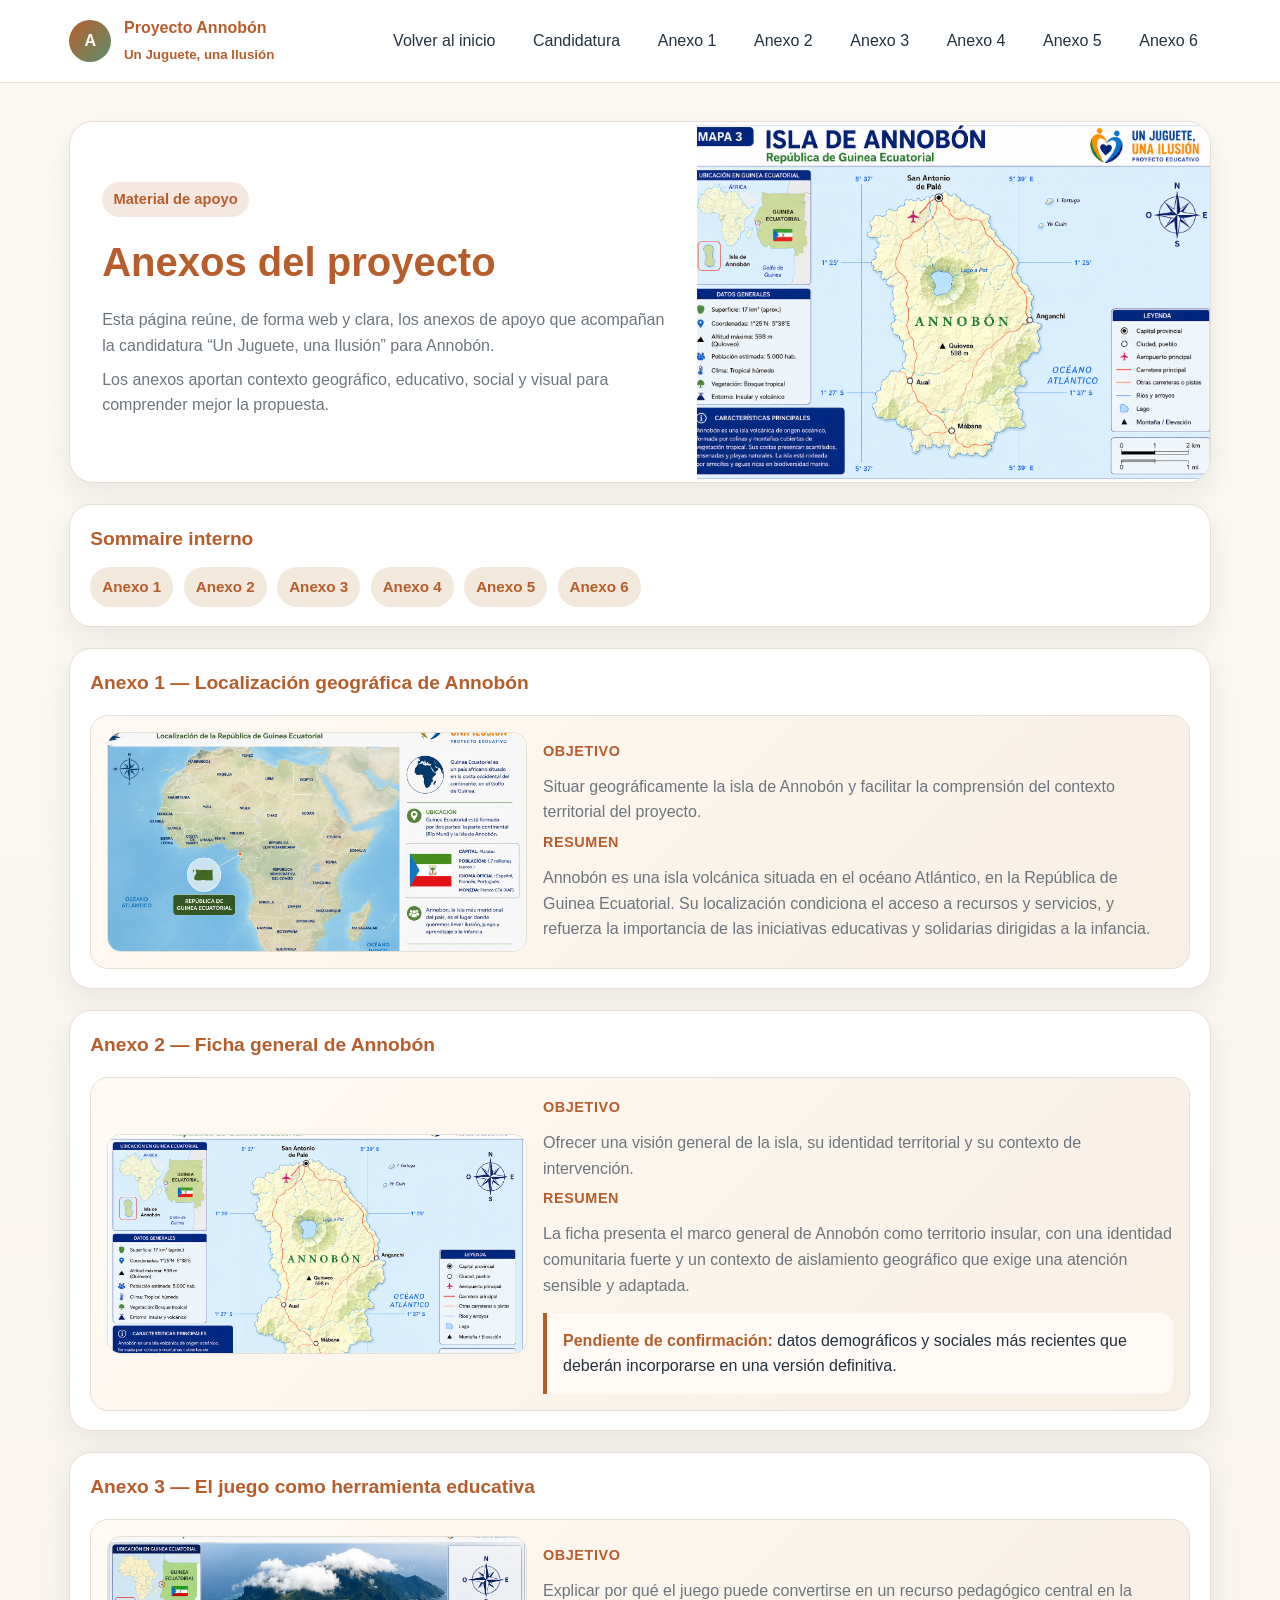
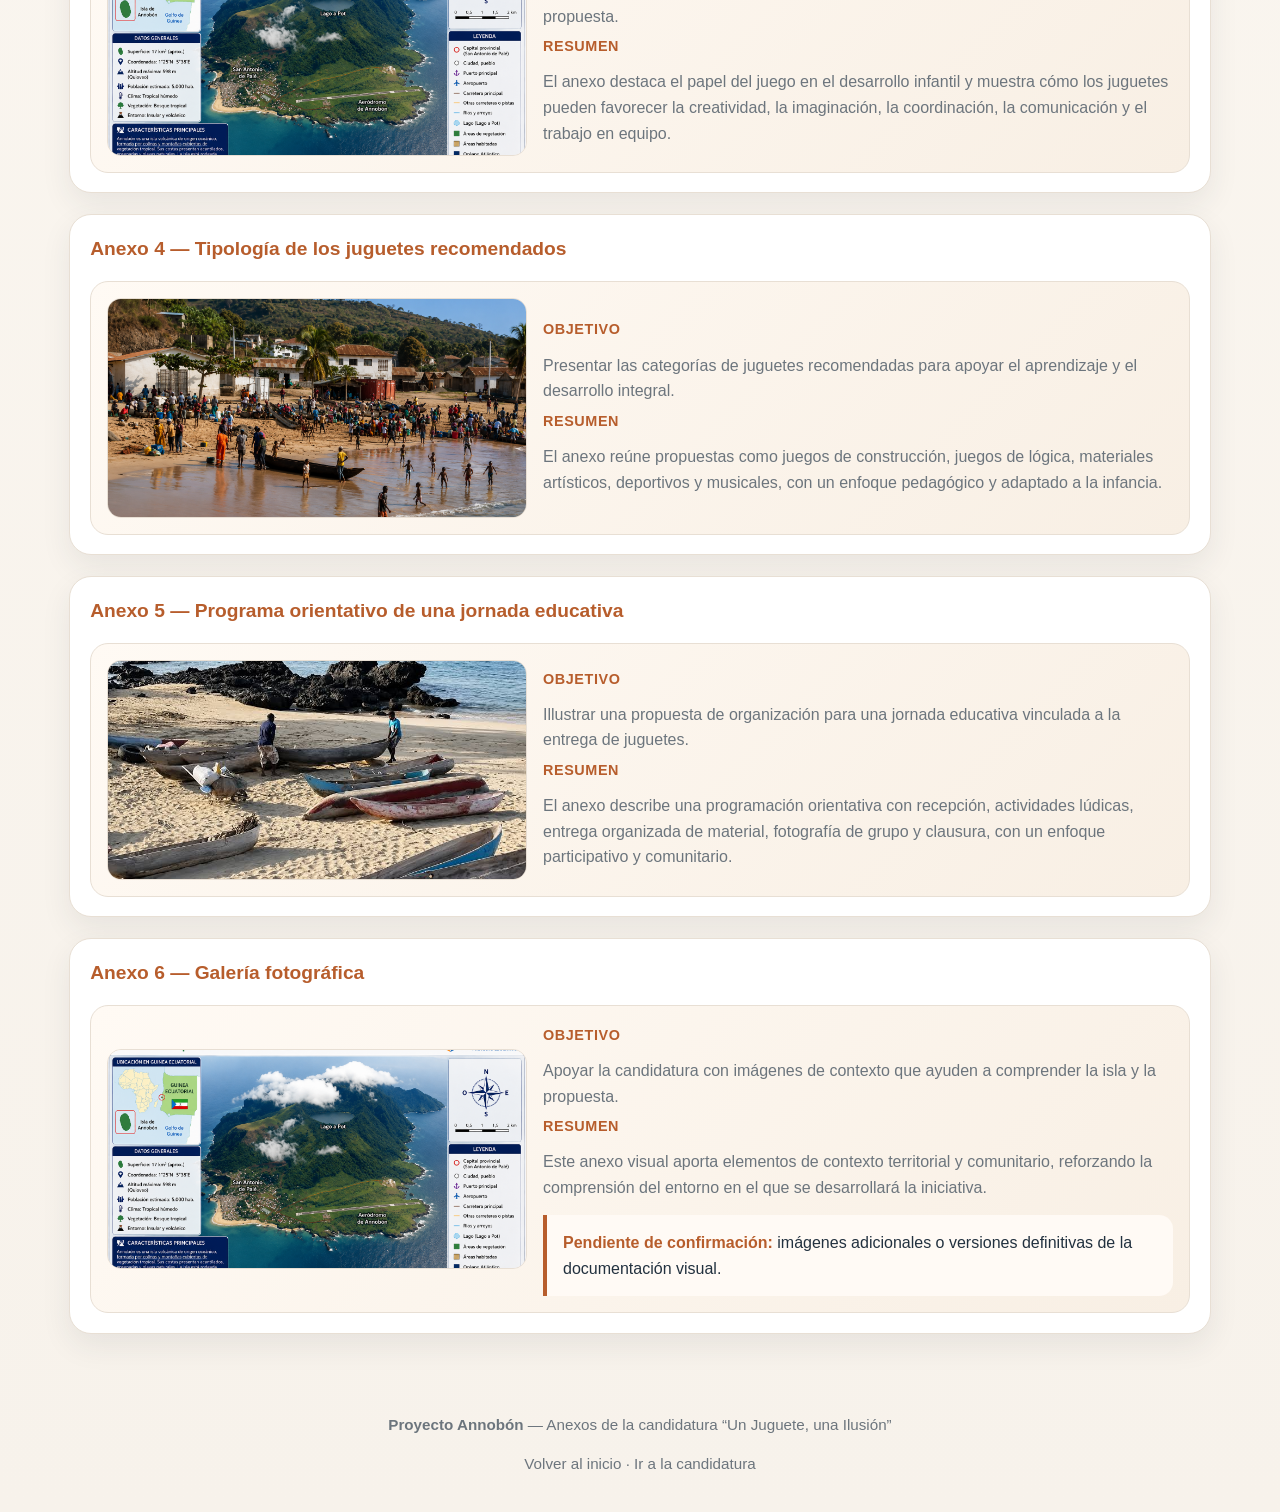
==== 01_ANNOBON/anexos.html @ 3c08ce20 "Ajout du portail Annobón - première version" ====
<!DOCTYPE html>
<html lang="es">
<head>
    <meta charset="UTF-8" />
    <meta name="viewport" content="width=device-width, initial-scale=1.0" />
    <meta name="description" content="Página web de los anexos del proyecto Un Juguete, una Ilusión para Annobón." />
    <title>Anexos | Un Juguete, una Ilusión</title>
    <style>
        :root {
            --bg: #f7f2eb;
            --surface: #ffffff;
            --surface-2: #f2e8db;
            --text: #22313f;
            --muted: #6c757d;
            --accent: #b75d2c;
            --accent-2: #5f8f6b;
            --border: #e8dfd4;
            --shadow: 0 12px 30px rgba(34, 49, 63, 0.08);
        }

        * { box-sizing: border-box; }
        html { scroll-behavior: smooth; }
        body {
            margin: 0;
            font-family: "Segoe UI", Roboto, Arial, sans-serif;
            color: var(--text);
            background: linear-gradient(180deg, #fcf8f2 0%, var(--bg) 100%);
            line-height: 1.6;
        }

        a { color: inherit; text-decoration: none; }
        img { max-width: 100%; display: block; }

        .topbar {
            position: sticky;
            top: 0;
            z-index: 1000;
            background: rgba(255,255,255,0.94);
            backdrop-filter: blur(8px);
            border-bottom: 1px solid var(--border);
        }

        .nav {
            max-width: 1180px;
            margin: 0 auto;
            padding: 0.95rem 1.2rem;
            display: flex;
            justify-content: space-between;
            align-items: center;
            gap: 1rem;
        }

        .brand {
            display: flex;
            align-items: center;
            gap: 0.8rem;
            font-weight: 700;
            color: var(--accent);
        }

        .brand-mark {
            width: 42px;
            height: 42px;
            border-radius: 50%;
            background: linear-gradient(135deg, var(--accent), var(--accent-2));
            display: grid;
            place-items: center;
            color: white;
            font-size: 1rem;
        }

        .nav-links {
            display: flex;
            gap: 0.75rem;
            align-items: center;
            flex-wrap: wrap;
        }

        .nav-links a {
            padding: 0.55rem 0.8rem;
            border-radius: 999px;
            color: var(--text);
            transition: background 0.2s ease, color 0.2s ease;
        }

        .nav-links a:hover {
            background: var(--surface-2);
            color: var(--accent);
        }

        .menu-toggle {
            display: none;
            border: 0;
            background: var(--surface-2);
            color: var(--text);
            border-radius: 999px;
            padding: 0.55rem 0.8rem;
            cursor: pointer;
        }

        .container {
            max-width: 1180px;
            margin: 0 auto;
            padding: 1.2rem;
        }

        .hero {
            margin-top: 1.2rem;
            background: var(--surface);
            border: 1px solid var(--border);
            border-radius: 24px;
            box-shadow: var(--shadow);
            overflow: hidden;
        }

        .hero-grid {
            display: grid;
            grid-template-columns: 1.1fr 0.9fr;
            min-height: 360px;
        }

        .hero-copy {
            padding: 2rem;
            display: flex;
            flex-direction: column;
            justify-content: center;
        }

        .hero-copy h1 {
            margin: 0 0 0.6rem;
            color: var(--accent);
            font-size: clamp(1.7rem, 3.2vw, 2.5rem);
        }

        .hero-copy p { margin: 0.25rem 0; color: var(--muted); }

        .hero-image {
            background: linear-gradient(135deg, rgba(183,93,44,0.16), rgba(95,143,107,0.16));
        }

        .hero-image img {
            width: 100%;
            height: 100%;
            object-fit: cover;
        }

        .badge {
            display: inline-block;
            padding: 0.35rem 0.7rem;
            background: rgba(183,93,44,0.14);
            color: var(--accent);
            border-radius: 999px;
            font-size: 0.92rem;
            font-weight: 600;
            margin-bottom: 0.8rem;
            width: fit-content;
        }

        .section {
            margin-top: 1.3rem;
            background: var(--surface);
            border: 1px solid var(--border);
            border-radius: 22px;
            box-shadow: var(--shadow);
            padding: 1.2rem 1.25rem;
        }

        .section h2 {
            margin: 0 0 0.75rem;
            font-size: 1.2rem;
            color: var(--accent);
        }

        .section p, .section li { color: var(--muted); }

        .toc {
            display: flex;
            flex-wrap: wrap;
            gap: 0.65rem;
            margin-top: 0.7rem;
        }

        .toc a {
            display: inline-block;
            padding: 0.5rem 0.75rem;
            border-radius: 999px;
            background: var(--surface-2);
            color: var(--accent);
            font-weight: 600;
            font-size: 0.95rem;
        }

        .annex-card {
            display: grid;
            grid-template-columns: 0.8fr 1.2fr;
            gap: 1rem;
            align-items: center;
            padding: 1rem;
            border: 1px solid var(--border);
            border-radius: 18px;
            background: linear-gradient(135deg, #fffaf4, #f8efe4);
            margin-top: 1rem;
        }

        .annex-card img {
            width: 100%;
            height: 220px;
            object-fit: cover;
            border-radius: 14px;
            border: 1px solid var(--border);
        }

        .annex-card h3 {
            margin: 0 0 0.35rem;
            color: var(--text);
        }

        .annex-card p { margin: 0.25rem 0; }

        .label {
            display: inline-block;
            margin-bottom: 0.45rem;
            font-size: 0.9rem;
            font-weight: 700;
            color: var(--accent);
            text-transform: uppercase;
            letter-spacing: 0.04em;
        }

        .pending {
            border-left: 4px solid var(--accent);
            padding: 0.95rem 1rem;
            border-radius: 0 14px 14px 0;
            background: #fffaf5;
            margin-top: 0.9rem;
        }

        .pending strong { color: var(--accent); }

        footer {
            margin: 1.6rem 0 2.2rem;
            padding: 1.2rem 1.2rem 0;
            color: var(--muted);
            text-align: center;
            font-size: 0.95rem;
        }

        .back-to-top {
            position: fixed;
            right: 1rem;
            bottom: 1rem;
            display: none;
            border: 0;
            background: var(--accent);
            color: white;
            padding: 0.75rem 0.95rem;
            border-radius: 999px;
            box-shadow: var(--shadow);
            cursor: pointer;
            z-index: 1001;
        }

        .back-to-top.show { display: inline-block; }

        @media (max-width: 900px) {
            .hero-grid { grid-template-columns: 1fr; }
            .annex-card { grid-template-columns: 1fr; }
        }

        @media (max-width: 680px) {
            .nav-links { display: none; }
            .menu-toggle { display: inline-block; }
            .nav.open .nav-links {
                display: flex;
                flex-direction: column;
                align-items: flex-start;
                width: 100%;
                padding-top: 0.6rem;
            }
            .container { padding: 0.9rem; }
            .section { padding: 1rem; }
            .hero-copy { padding: 1.2rem; }
        }
    </style>
</head>
<body>
    <header class="topbar" id="top">
        <nav class="nav" aria-label="Navegación principal">
            <div class="brand">
                <div class="brand-mark">A</div>
                <div>
                    <div>Proyecto Annobón</div>
                    <small>Un Juguete, una Ilusión</small>
                </div>
            </div>
            <button class="menu-toggle" id="menuToggle" aria-label="Abrir menú">Menú</button>
            <div class="nav-links" id="navLinks">
                <a href="./index.html">Volver al inicio</a>
                <a href="./candidatura.html">Candidatura</a>
                <a href="#anexo1">Anexo 1</a>
                <a href="#anexo2">Anexo 2</a>
                <a href="#anexo3">Anexo 3</a>
                <a href="#anexo4">Anexo 4</a>
                <a href="#anexo5">Anexo 5</a>
                <a href="#anexo6">Anexo 6</a>
            </div>
        </nav>
    </header>

    <main class="container">
        <section class="hero" id="inicio">
            <div class="hero-grid">
                <div class="hero-copy">
                    <span class="badge">Material de apoyo</span>
                    <h1>Anexos del proyecto</h1>
                    <p>Esta página reúne, de forma web y clara, los anexos de apoyo que acompañan la candidatura “Un Juguete, una Ilusión” para Annobón.</p>
                    <p>Los anexos aportan contexto geográfico, educativo, social y visual para comprender mejor la propuesta.</p>
                </div>
                <div class="hero-image">
                    <img src="20_CANDIDATURA_UN_JUGUETE_UNA_ILUSION/IMAGENES/02_MAPAS/MAPA_03_ISLA_DE_ANNOBON.png" alt="Mapa de la isla de Annobón" />
                </div>
            </div>
        </section>

        <section class="section">
            <h2>Sommaire interno</h2>
            <div class="toc">
                <a href="#anexo1">Anexo 1</a>
                <a href="#anexo2">Anexo 2</a>
                <a href="#anexo3">Anexo 3</a>
                <a href="#anexo4">Anexo 4</a>
                <a href="#anexo5">Anexo 5</a>
                <a href="#anexo6">Anexo 6</a>
            </div>
        </section>

        <section class="section" id="anexo1">
            <h2>Anexo 1 — Localización geográfica de Annobón</h2>
            <div class="annex-card">
                <img src="20_CANDIDATURA_UN_JUGUETE_UNA_ILUSION/IMAGENES/02_MAPAS/MAPA_01_AFRICA_GUINEA_ECUATORIAL.png" alt="Mapa de África y Guinea Ecuatorial" />
                <div>
                    <span class="label">Objetivo</span>
                    <p>Situar geográficamente la isla de Annobón y facilitar la comprensión del contexto territorial del proyecto.</p>
                    <span class="label">Resumen</span>
                    <p>Annobón es una isla volcánica situada en el océano Atlántico, en la República de Guinea Ecuatorial. Su localización condiciona el acceso a recursos y servicios, y refuerza la importancia de las iniciativas educativas y solidarias dirigidas a la infancia.</p>
                </div>
            </div>
        </section>

        <section class="section" id="anexo2">
            <h2>Anexo 2 — Ficha general de Annobón</h2>
            <div class="annex-card">
                <img src="20_CANDIDATURA_UN_JUGUETE_UNA_ILUSION/IMAGENES/02_MAPAS/MAPA_03_ISLA_DE_ANNOBON.png" alt="Mapa general de la isla de Annobón" />
                <div>
                    <span class="label">Objetivo</span>
                    <p>Ofrecer una visión general de la isla, su identidad territorial y su contexto de intervención.</p>
                    <span class="label">Resumen</span>
                    <p>La ficha presenta el marco general de Annobón como territorio insular, con una identidad comunitaria fuerte y un contexto de aislamiento geográfico que exige una atención sensible y adaptada.</p>
                    <div class="pending">
                        <strong>Pendiente de confirmación:</strong> datos demográficos y sociales más recientes que deberán incorporarse en una versión definitiva.
                    </div>
                </div>
            </div>
        </section>

        <section class="section" id="anexo3">
            <h2>Anexo 3 — El juego como herramienta educativa</h2>
            <div class="annex-card">
                <img src="20_CANDIDATURA_UN_JUGUETE_UNA_ILUSION/IMAGENES/03_FOTOGRAFIAS/FOTO_01_VISTA_PANORAMICA_ANNOBON.png" alt="Vista panorámica de Annobón" />
                <div>
                    <span class="label">Objetivo</span>
                    <p>Explicar por qué el juego puede convertirse en un recurso pedagógico central en la propuesta.</p>
                    <span class="label">Resumen</span>
                    <p>El anexo destaca el papel del juego en el desarrollo infantil y muestra cómo los juguetes pueden favorecer la creatividad, la imaginación, la coordinación, la comunicación y el trabajo en equipo.</p>
                </div>
            </div>
        </section>

        <section class="section" id="anexo4">
            <h2>Anexo 4 — Tipología de los juguetes recomendados</h2>
            <div class="annex-card">
                <img src="20_CANDIDATURA_UN_JUGUETE_UNA_ILUSION/IMAGENES/03_FOTOGRAFIAS/FOTO_04_INFANCIA_DE_ANNOBON.png" alt="Fotografía relacionada con la infancia en Annobón" />
                <div>
                    <span class="label">Objetivo</span>
                    <p>Presentar las categorías de juguetes recomendadas para apoyar el aprendizaje y el desarrollo integral.</p>
                    <span class="label">Resumen</span>
                    <p>El anexo reúne propuestas como juegos de construcción, juegos de lógica, materiales artísticos, deportivos y musicales, con un enfoque pedagógico y adaptado a la infancia.</p>
                </div>
            </div>
        </section>

        <section class="section" id="anexo5">
            <h2>Anexo 5 — Programa orientativo de una jornada educativa</h2>
            <div class="annex-card">
                <img src="20_CANDIDATURA_UN_JUGUETE_UNA_ILUSION/IMAGENES/03_FOTOGRAFIAS/FOTO_05_COMUNIDAD_DE_ANNOBON.jpeg" alt="Fotografía de la comunidad de Annobón" />
                <div>
                    <span class="label">Objetivo</span>
                    <p>Illustrar una propuesta de organización para una jornada educativa vinculada a la entrega de juguetes.</p>
                    <span class="label">Resumen</span>
                    <p>El anexo describe una programación orientativa con recepción, actividades lúdicas, entrega organizada de material, fotografía de grupo y clausura, con un enfoque participativo y comunitario.</p>
                </div>
            </div>
        </section>

        <section class="section" id="anexo6">
            <h2>Anexo 6 — Galería fotográfica</h2>
            <div class="annex-card">
                <img src="20_CANDIDATURA_UN_JUGUETE_UNA_ILUSION/IMAGENES/03_FOTOGRAFIAS/FOTO_01_VISTA_PANORAMICA_ANNOBON.png" alt="Vista panorámica de Annobón" />
                <div>
                    <span class="label">Objetivo</span>
                    <p>Apoyar la candidatura con imágenes de contexto que ayuden a comprender la isla y la propuesta.</p>
                    <span class="label">Resumen</span>
                    <p>Este anexo visual aporta elementos de contexto territorial y comunitario, reforzando la comprensión del entorno en el que se desarrollará la iniciativa.</p>
                    <div class="pending">
                        <strong>Pendiente de confirmación:</strong> imágenes adicionales o versiones definitivas de la documentación visual.
                    </div>
                </div>
            </div>
        </section>
    </main>

    <footer>
        <p><strong>Proyecto Annobón</strong> — Anexos de la candidatura “Un Juguete, una Ilusión”</p>
        <p><a href="./index.html">Volver al inicio</a> · <a href="./candidatura.html">Ir a la candidatura</a></p>
    </footer>

    <button class="back-to-top" id="backToTop" aria-label="Volver arriba">↑ Volver arriba</button>

    <script>
        const menuToggle = document.getElementById('menuToggle');
        const nav = document.querySelector('.nav');
        const backToTop = document.getElementById('backToTop');

        if (menuToggle && nav) {
            menuToggle.addEventListener('click', () => {
                nav.classList.toggle('open');
            });
        }

        window.addEventListener('scroll', () => {
            if (window.scrollY > 260) {
                backToTop.classList.add('show');
            } else {
                backToTop.classList.remove('show');
            }
        });

        backToTop.addEventListener('click', () => {
            window.scrollTo({ top: 0, behavior: 'smooth' });
        });
    </script>
</body>
</html>
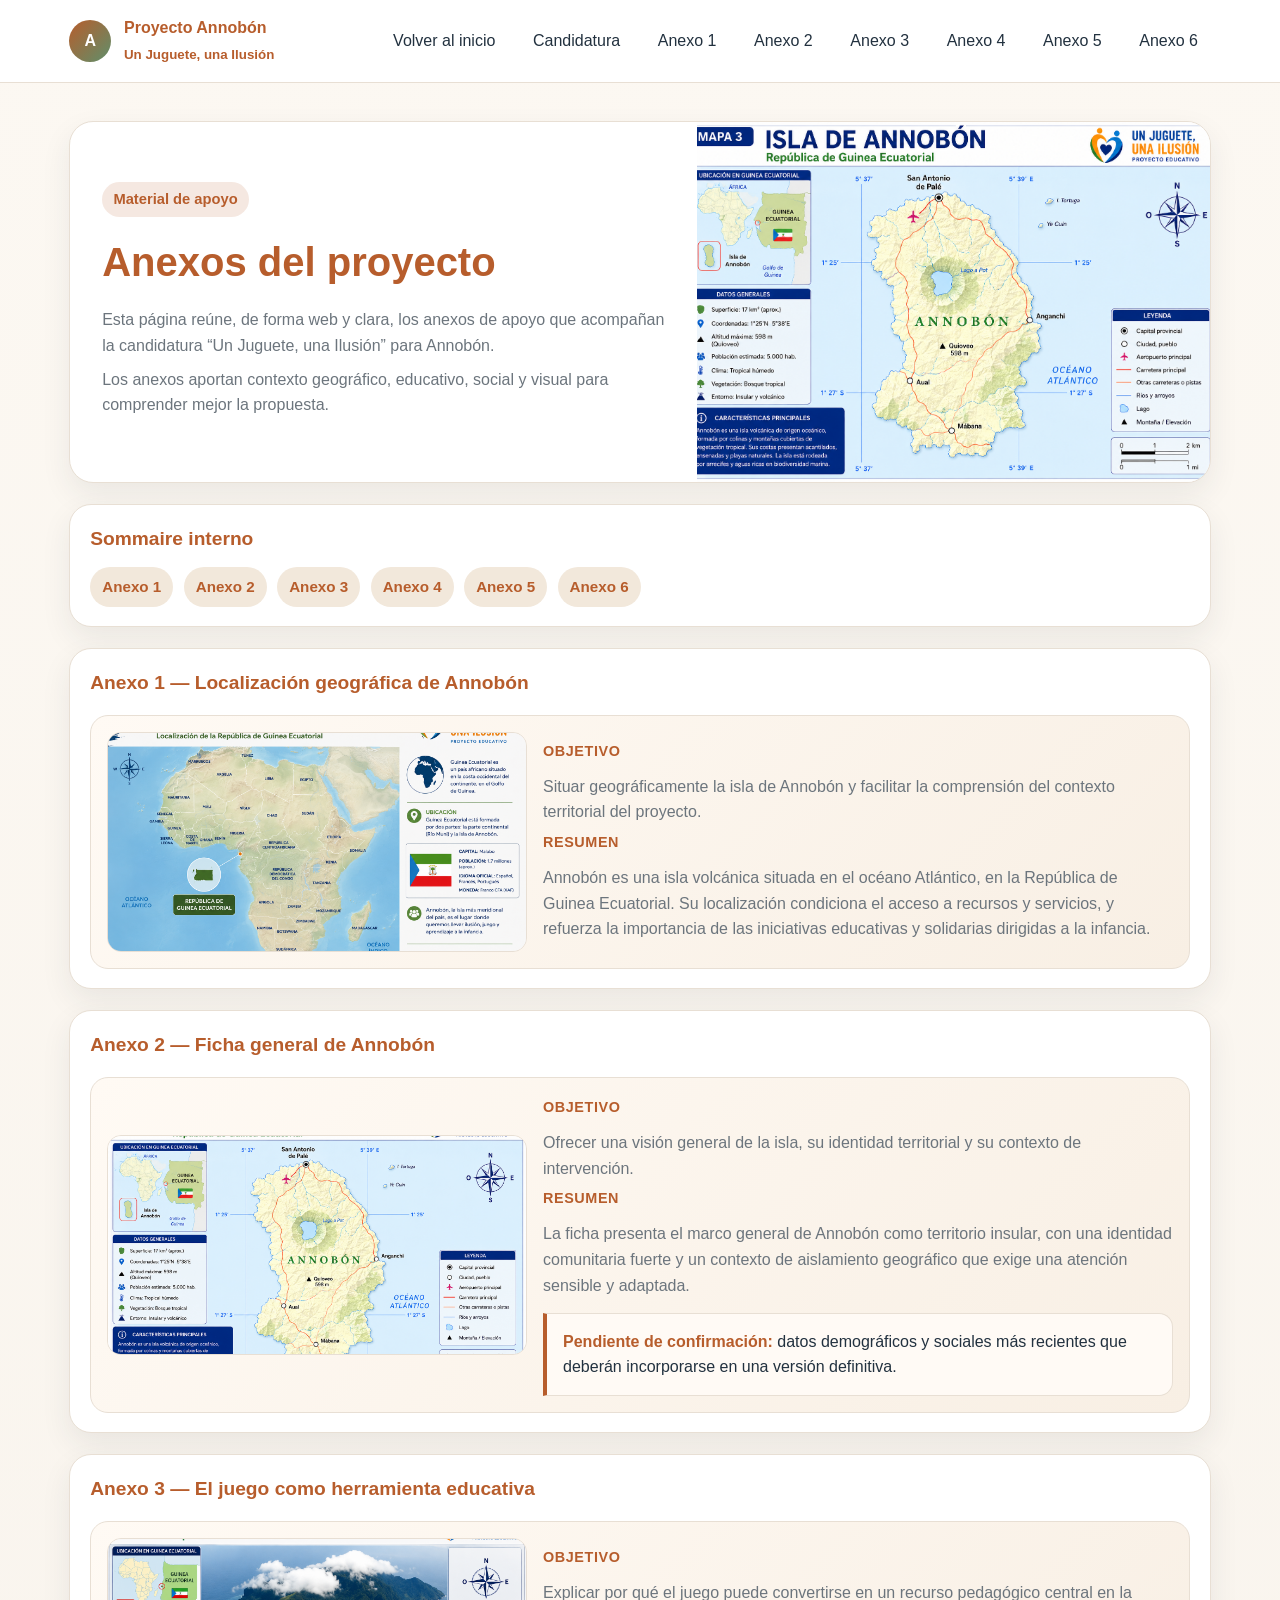
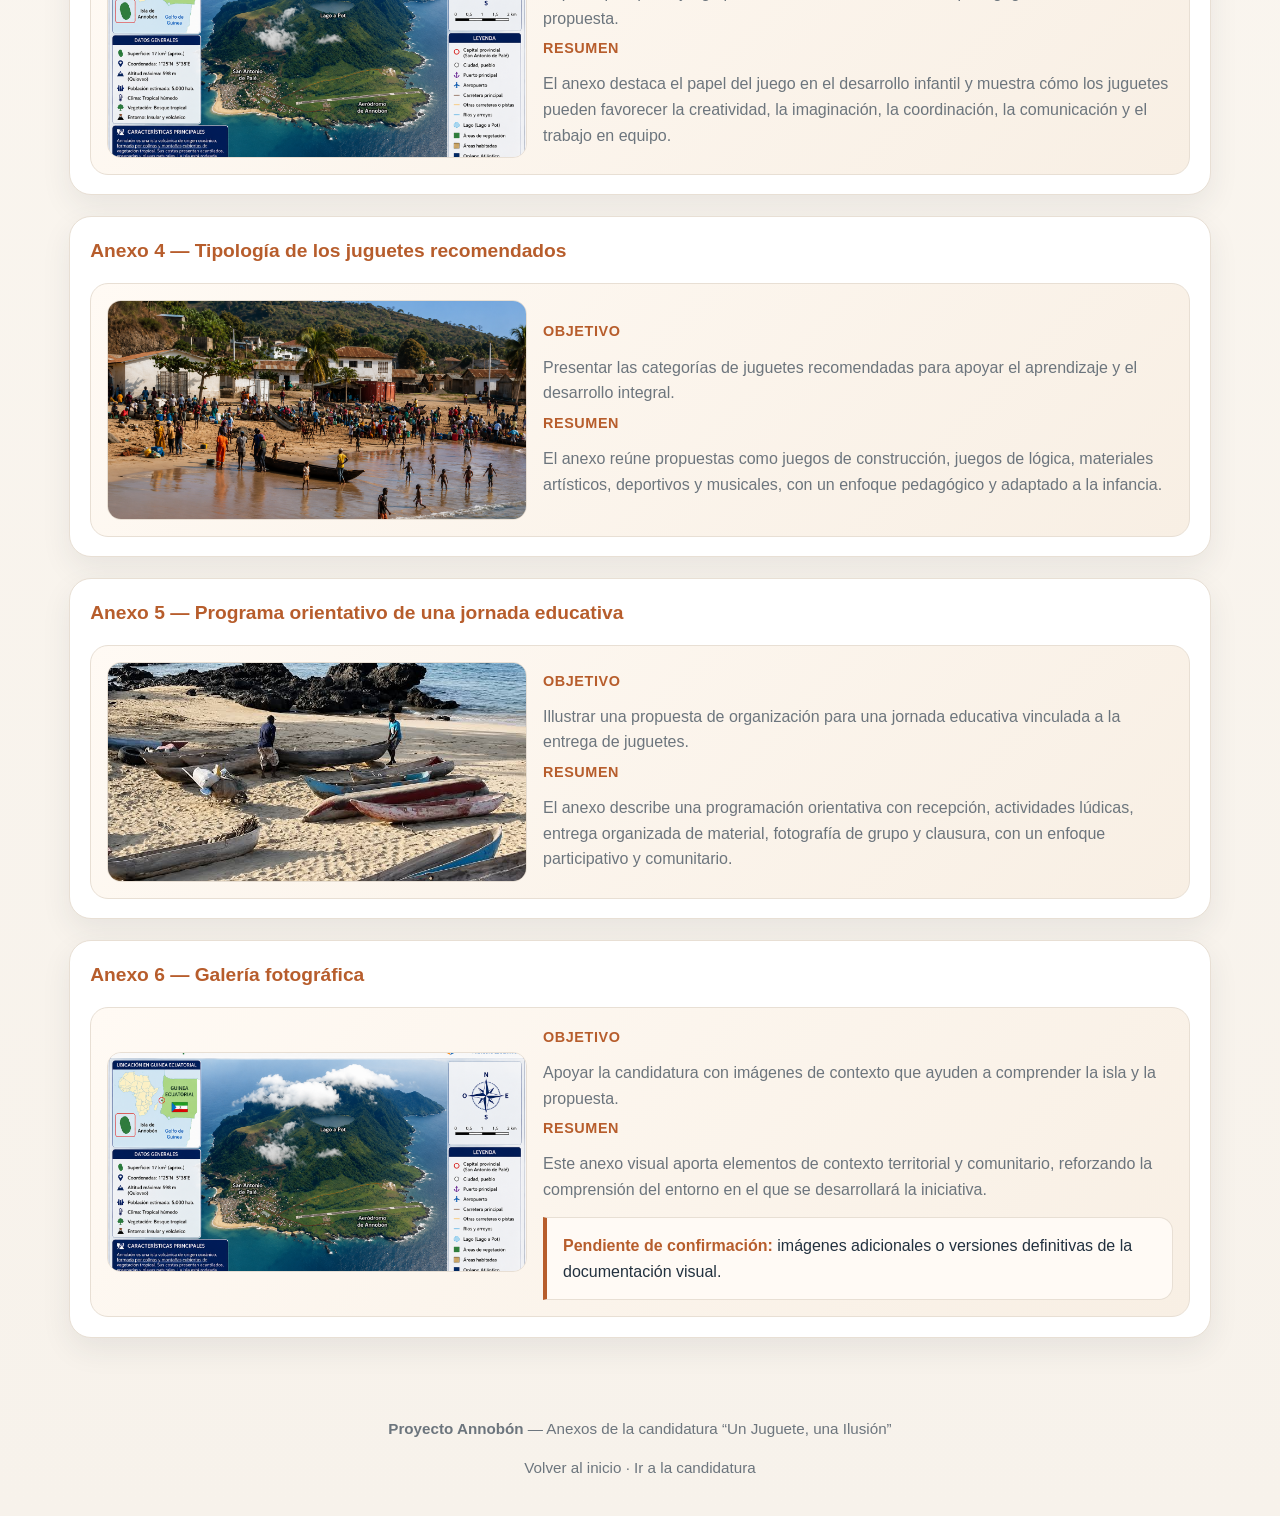
==== commit c92e09a6: "Intégration du logo officiel dans les annexes" ====
--- a/01_ANNOBON/anexos.html
+++ b/01_ANNOBON/anexos.html
@@ -5,6 +5,7 @@
     <meta name="viewport" content="width=device-width, initial-scale=1.0" />
     <meta name="description" content="Página web de los anexos del proyecto Un Juguete, una Ilusión para Annobón." />
     <title>Anexos | Un Juguete, una Ilusión</title>
+    <link rel="stylesheet" href="assets/css/style.css">
     <style>
         :root {
             --bg: #f7f2eb;
@@ -426,6 +427,7 @@
 
     <button class="back-to-top" id="backToTop" aria-label="Volver arriba">↑ Volver arriba</button>
 
+    <script src="assets/js/script.js"></script>
     <script>
         const menuToggle = document.getElementById('menuToggle');
         const nav = document.querySelector('.nav');
--- a/01_ANNOBON/assets/css/style.css
+++ b/01_ANNOBON/assets/css/style.css
@@ -0,0 +1,633 @@
+:root {
+  --color-primary: #b75d2c;
+  --color-primary-dark: #8f4520;
+  --color-secondary: #5f8f6b;
+  --color-secondary-dark: #446b4f;
+  --color-text: #22313f;
+  --color-muted: #6c757d;
+  --color-bg: #f7f2eb;
+  --color-surface: #ffffff;
+  --color-surface-soft: #f8efe4;
+  --color-border: #e8dfd4;
+  --color-shadow: rgba(34, 49, 63, 0.08);
+  --color-shadow-strong: rgba(34, 49, 63, 0.14);
+  --radius-sm: 10px;
+  --radius-md: 16px;
+  --radius-lg: 22px;
+  --container: 1180px;
+  --transition: 220ms ease;
+}
+
+* {
+  box-sizing: border-box;
+}
+
+html {
+  scroll-behavior: smooth;
+}
+
+body {
+  margin: 0;
+  font-family: "Segoe UI", Roboto, Arial, sans-serif;
+  color: var(--color-text);
+  background: linear-gradient(180deg, #fcf8f2 0%, var(--color-bg) 100%);
+  line-height: 1.65;
+  -webkit-font-smoothing: antialiased;
+}
+
+a {
+  color: inherit;
+  text-decoration: none;
+}
+
+img {
+  max-width: 100%;
+  display: block;
+}
+
+button,
+input,
+select,
+textarea {
+  font: inherit;
+}
+
+button {
+  cursor: pointer;
+}
+
+:focus-visible {
+  outline: 3px solid rgba(183, 93, 44, 0.3);
+  outline-offset: 2px;
+}
+
+.container,
+.container-wide {
+  width: min(100% - 2rem, var(--container));
+  margin-inline: auto;
+}
+
+.container-wide {
+  max-width: 1320px;
+}
+
+.section {
+  margin-top: 1.4rem;
+  background: var(--color-surface);
+  border: 1px solid var(--color-border);
+  border-radius: var(--radius-lg);
+  box-shadow: 0 12px 30px var(--color-shadow);
+  padding: 1.25rem 1.3rem;
+}
+
+.section-header {
+  display: flex;
+  justify-content: space-between;
+  align-items: center;
+  gap: 1rem;
+  margin-bottom: 0.95rem;
+}
+
+.section h1,
+.section h2,
+.section h3 {
+  margin-top: 0;
+  margin-bottom: 0.5rem;
+  color: var(--color-primary);
+}
+
+.section p,
+.section li,
+.section td,
+.section th {
+  color: var(--color-muted);
+}
+
+.topbar {
+  position: sticky;
+  top: 0;
+  z-index: 1000;
+  background: rgba(255, 255, 255, 0.94);
+  backdrop-filter: blur(8px);
+  border-bottom: 1px solid var(--color-border);
+}
+
+.nav {
+  max-width: var(--container);
+  margin: 0 auto;
+  padding: 0.95rem 1.2rem;
+  display: flex;
+  justify-content: space-between;
+  align-items: center;
+  gap: 1rem;
+}
+
+.brand {
+  display: flex;
+  align-items: center;
+  gap: 0.8rem;
+  font-weight: 700;
+  color: var(--color-primary);
+}
+
+.brand-mark {
+  width: 42px;
+  height: 42px;
+  border-radius: 999px;
+  background: linear-gradient(135deg, var(--color-primary), var(--color-secondary));
+  display: grid;
+  place-items: center;
+  color: white;
+  font-size: 1rem;
+}
+
+.nav-links {
+  display: flex;
+  align-items: center;
+  gap: 0.55rem;
+  flex-wrap: wrap;
+}
+
+.nav-links a {
+  padding: 0.55rem 0.8rem;
+  border-radius: 999px;
+  color: var(--color-text);
+  transition: background var(--transition), color var(--transition);
+}
+
+.nav-links a:hover,
+.nav-links a.is-active {
+  background: var(--color-surface-soft);
+  color: var(--color-primary);
+}
+
+.menu-toggle {
+  display: none;
+  border: 0;
+  background: var(--color-surface-soft);
+  color: var(--color-text);
+  border-radius: 999px;
+  padding: 0.55rem 0.8rem;
+}
+
+.hero {
+  margin-top: 1.2rem;
+  background: var(--color-surface);
+  border: 1px solid var(--color-border);
+  border-radius: 24px;
+  box-shadow: 0 12px 30px var(--color-shadow);
+  overflow: hidden;
+}
+
+.hero-grid {
+  display: grid;
+  grid-template-columns: 1.1fr 0.9fr;
+  min-height: 380px;
+}
+
+.hero-copy {
+  padding: 2rem;
+  display: flex;
+  flex-direction: column;
+  justify-content: center;
+}
+
+.hero-copy h1 {
+  margin: 0 0 0.7rem;
+  color: var(--color-primary);
+  font-size: clamp(1.7rem, 3.2vw, 2.5rem);
+}
+
+.hero-copy p {
+  margin: 0.25rem 0;
+  color: var(--color-muted);
+}
+
+.hero-image {
+  background: linear-gradient(135deg, rgba(183, 93, 44, 0.18), rgba(95, 143, 107, 0.18));
+}
+
+.hero-image img {
+  width: 100%;
+  height: 100%;
+  object-fit: cover;
+}
+
+.badge {
+  display: inline-block;
+  width: fit-content;
+  padding: 0.35rem 0.7rem;
+  background: rgba(183, 93, 44, 0.14);
+  color: var(--color-primary);
+  border-radius: 999px;
+  font-size: 0.92rem;
+  font-weight: 600;
+  margin-bottom: 0.8rem;
+}
+
+.btn,
+.button,
+.btn-primary,
+.btn-secondary {
+  display: inline-flex;
+  align-items: center;
+  justify-content: center;
+  gap: 0.4rem;
+  padding: 0.7rem 1rem;
+  border-radius: 999px;
+  font-weight: 600;
+  transition: transform var(--transition), background var(--transition), color var(--transition), box-shadow var(--transition);
+}
+
+.btn:hover,
+.button:hover,
+.btn-primary:hover,
+.btn-secondary:hover {
+  transform: translateY(-1px);
+}
+
+.btn-primary {
+  background: linear-gradient(135deg, var(--color-primary), var(--color-primary-dark));
+  color: white;
+  box-shadow: 0 8px 18px rgba(183, 93, 44, 0.2);
+}
+
+.btn-secondary {
+  background: var(--color-surface-soft);
+  color: var(--color-primary);
+  border: 1px solid var(--color-border);
+}
+
+.cards-grid,
+.summary-box,
+.stats-grid,
+.grid-2,
+.grid-3 {
+  display: grid;
+  gap: 1rem;
+}
+
+.cards-grid {
+  grid-template-columns: repeat(4, minmax(0, 1fr));
+}
+
+.summary-box {
+  grid-template-columns: repeat(4, minmax(0, 1fr));
+}
+
+.stats-grid {
+  grid-template-columns: repeat(6, minmax(0, 1fr));
+}
+
+.grid-2 {
+  grid-template-columns: 1fr 1fr;
+}
+
+.grid-3 {
+  grid-template-columns: repeat(3, minmax(0, 1fr));
+}
+
+.card,
+.summary-card,
+.stat-card,
+.panel,
+.info-card {
+  background: var(--color-surface);
+  border: 1px solid var(--color-border);
+  border-radius: var(--radius-md);
+  padding: 1rem;
+  box-shadow: 0 8px 22px rgba(34, 49, 63, 0.05);
+}
+
+.card:hover,
+.summary-card:hover,
+.info-card:hover {
+  transform: translateY(-2px);
+  box-shadow: 0 10px 24px rgba(34, 49, 63, 0.08);
+}
+
+.card h3,
+.summary-card h3,
+.info-card h3 {
+  margin: 0 0 0.35rem;
+  color: var(--color-text);
+}
+
+.card p,
+.summary-card p,
+.info-card p {
+  margin: 0 0 0.7rem;
+  color: var(--color-muted);
+  font-size: 0.95rem;
+}
+
+.card .link-btn {
+  display: inline-block;
+  padding: 0.45rem 0.7rem;
+  border-radius: 999px;
+  background: var(--color-surface-soft);
+  color: var(--color-primary);
+  font-weight: 600;
+  font-size: 0.9rem;
+}
+
+.card.disabled {
+  opacity: 0.8;
+  border-style: dashed;
+}
+
+.card.disabled .link-btn {
+  background: #f2efe9;
+  color: var(--color-muted);
+}
+
+.breadcrumb {
+  display: flex;
+  align-items: center;
+  flex-wrap: wrap;
+  gap: 0.45rem;
+  margin: 1rem 0 0.75rem;
+  color: var(--color-muted);
+  font-size: 0.95rem;
+}
+
+.breadcrumb a {
+  color: var(--color-primary);
+}
+
+.breadcrumb .sep {
+  color: var(--color-muted);
+}
+
+.highlight,
+.callout,
+.pending {
+  padding: 1rem 1.1rem;
+  border-radius: var(--radius-md);
+  background: linear-gradient(135deg, rgba(183, 93, 44, 0.1), rgba(95, 143, 107, 0.1));
+  border: 1px solid var(--color-border);
+  margin-top: 0.85rem;
+}
+
+.pending {
+  border-left: 4px solid var(--color-primary);
+  border-radius: 0 14px 14px 0;
+  background: #fffaf5;
+}
+
+.pending strong {
+  color: var(--color-primary);
+}
+
+.alert {
+  padding: 0.9rem 1rem;
+  border-radius: var(--radius-sm);
+  border: 1px solid var(--color-border);
+  background: #fffaf5;
+  color: var(--color-text);
+}
+
+.alert-warning {
+  border-left: 4px solid var(--color-primary);
+}
+
+.timeline {
+  position: relative;
+  margin-top: 1rem;
+  padding-left: 1.1rem;
+}
+
+.timeline::before {
+  content: "";
+  position: absolute;
+  left: 0.3rem;
+  top: 0.2rem;
+  bottom: 0.2rem;
+  width: 2px;
+  background: var(--color-border);
+}
+
+.timeline-item {
+  position: relative;
+  padding: 0 0 1rem 1rem;
+}
+
+.timeline-item::before {
+  content: "";
+  position: absolute;
+  left: -0.15rem;
+  top: 0.35rem;
+  width: 0.7rem;
+  height: 0.7rem;
+  border-radius: 999px;
+  background: var(--color-primary);
+}
+
+.progress-card {
+  background: var(--color-surface);
+  border: 1px solid var(--color-border);
+  border-radius: 20px;
+  padding: 1rem;
+  box-shadow: 0 12px 30px var(--color-shadow);
+}
+
+.progress-label {
+  display: flex;
+  justify-content: space-between;
+  margin-bottom: 0.55rem;
+  font-weight: 600;
+}
+
+.progress-bar {
+  height: 10px;
+  background: #eee4d8;
+  border-radius: 999px;
+  overflow: hidden;
+}
+
+.progress-fill {
+  height: 100%;
+  width: 0;
+  background: linear-gradient(90deg, var(--color-primary), var(--color-secondary));
+  border-radius: inherit;
+  transition: width 600ms ease;
+}
+
+.stat-value {
+  font-size: 1.35rem;
+  font-weight: 700;
+  color: var(--color-primary);
+}
+
+.stat-label {
+  margin-top: 0.3rem;
+  font-size: 0.92rem;
+  color: var(--color-muted);
+}
+
+.gallery {
+  display: grid;
+  grid-template-columns: repeat(3, minmax(0, 1fr));
+  gap: 1rem;
+}
+
+.gallery img,
+.image-frame img {
+  width: 100%;
+  height: 220px;
+  object-fit: cover;
+  border-radius: 14px;
+  border: 1px solid var(--color-border);
+}
+
+.table-wrapper {
+  overflow-x: auto;
+}
+
+table {
+  width: 100%;
+  border-collapse: collapse;
+  margin-top: 0.8rem;
+}
+
+th,
+td {
+  padding: 0.8rem 0.7rem;
+  border-bottom: 1px solid var(--color-border);
+  text-align: left;
+}
+
+th {
+  color: var(--color-primary);
+  font-weight: 700;
+}
+
+footer {
+  margin-top: 2rem;
+  padding: 1.2rem 0 2rem;
+  color: var(--color-muted);
+  font-size: 0.95rem;
+}
+
+.footer-card {
+  background: var(--color-surface);
+  border: 1px solid var(--color-border);
+  border-radius: var(--radius-lg);
+  padding: 1rem 1.2rem;
+  box-shadow: 0 12px 30px var(--color-shadow);
+}
+
+.scroll-top {
+  position: fixed;
+  right: 1rem;
+  bottom: 1rem;
+  z-index: 1200;
+  width: 46px;
+  height: 46px;
+  border: 0;
+  border-radius: 999px;
+  background: linear-gradient(135deg, var(--color-primary), var(--color-secondary));
+  color: white;
+  box-shadow: 0 10px 24px rgba(34, 49, 63, 0.16);
+  opacity: 0;
+  visibility: hidden;
+  transform: translateY(10px);
+  transition: opacity var(--transition), visibility var(--transition), transform var(--transition);
+}
+
+.scroll-top.is-visible {
+  opacity: 1;
+  visibility: visible;
+  transform: translateY(0);
+}
+
+.reveal {
+  opacity: 0;
+  transform: translateY(18px);
+  transition: opacity 600ms ease, transform 600ms ease;
+}
+
+.reveal.is-visible {
+  opacity: 1;
+  transform: translateY(0);
+}
+
+@media (max-width: 980px) {
+  .cards-grid,
+  .summary-box,
+  .stats-grid,
+  .grid-3 {
+    grid-template-columns: repeat(2, minmax(0, 1fr));
+  }
+
+  .hero-grid,
+  .grid-2 {
+    grid-template-columns: 1fr;
+  }
+}
+
+@media (max-width: 760px) {
+  .nav {
+    padding: 0.9rem 1rem;
+  }
+
+  .menu-toggle {
+    display: inline-flex;
+    align-items: center;
+    justify-content: center;
+  }
+
+  .nav-links {
+    display: none;
+    position: absolute;
+    top: calc(100% + 0.35rem);
+    left: 1rem;
+    right: 1rem;
+    padding: 0.8rem;
+    background: var(--color-surface);
+    border: 1px solid var(--color-border);
+    border-radius: 16px;
+    box-shadow: 0 12px 30px var(--color-shadow);
+    flex-direction: column;
+    align-items: stretch;
+  }
+
+  .nav-links.is-open {
+    display: flex;
+  }
+
+  .nav-links a {
+    width: 100%;
+  }
+
+  .hero-copy {
+    padding: 1.2rem;
+  }
+
+  .cards-grid,
+  .summary-box,
+  .stats-grid,
+  .gallery,
+  .grid-3 {
+    grid-template-columns: 1fr;
+  }
+
+  .section {
+    padding: 1rem;
+  }
+}
+
+@media (prefers-reduced-motion: reduce) {
+  html {
+    scroll-behavior: auto;
+  }
+
+  *,
+  *::before,
+  *::after {
+    animation-duration: 0.01ms !important;
+    animation-iteration-count: 1 !important;
+    transition-duration: 0.01ms !important;
+    scroll-behavior: auto !important;
+  }
+}
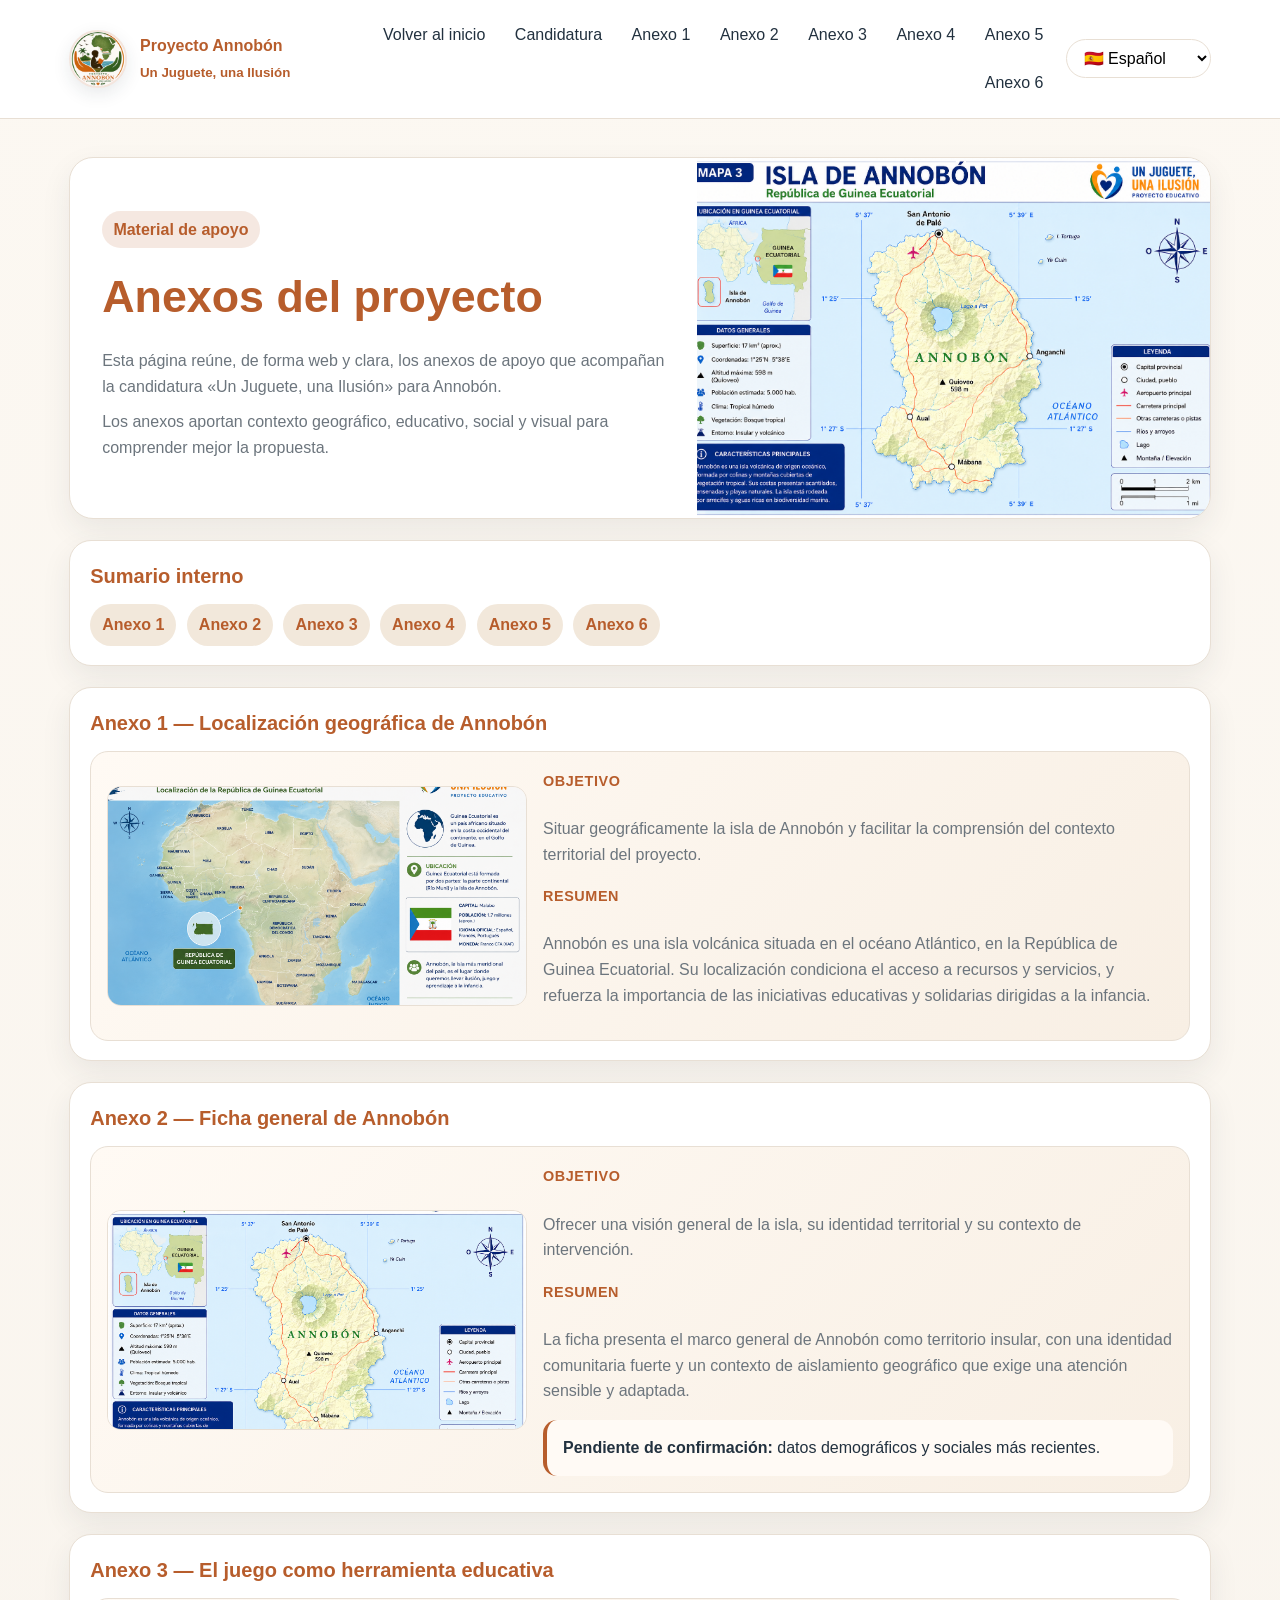
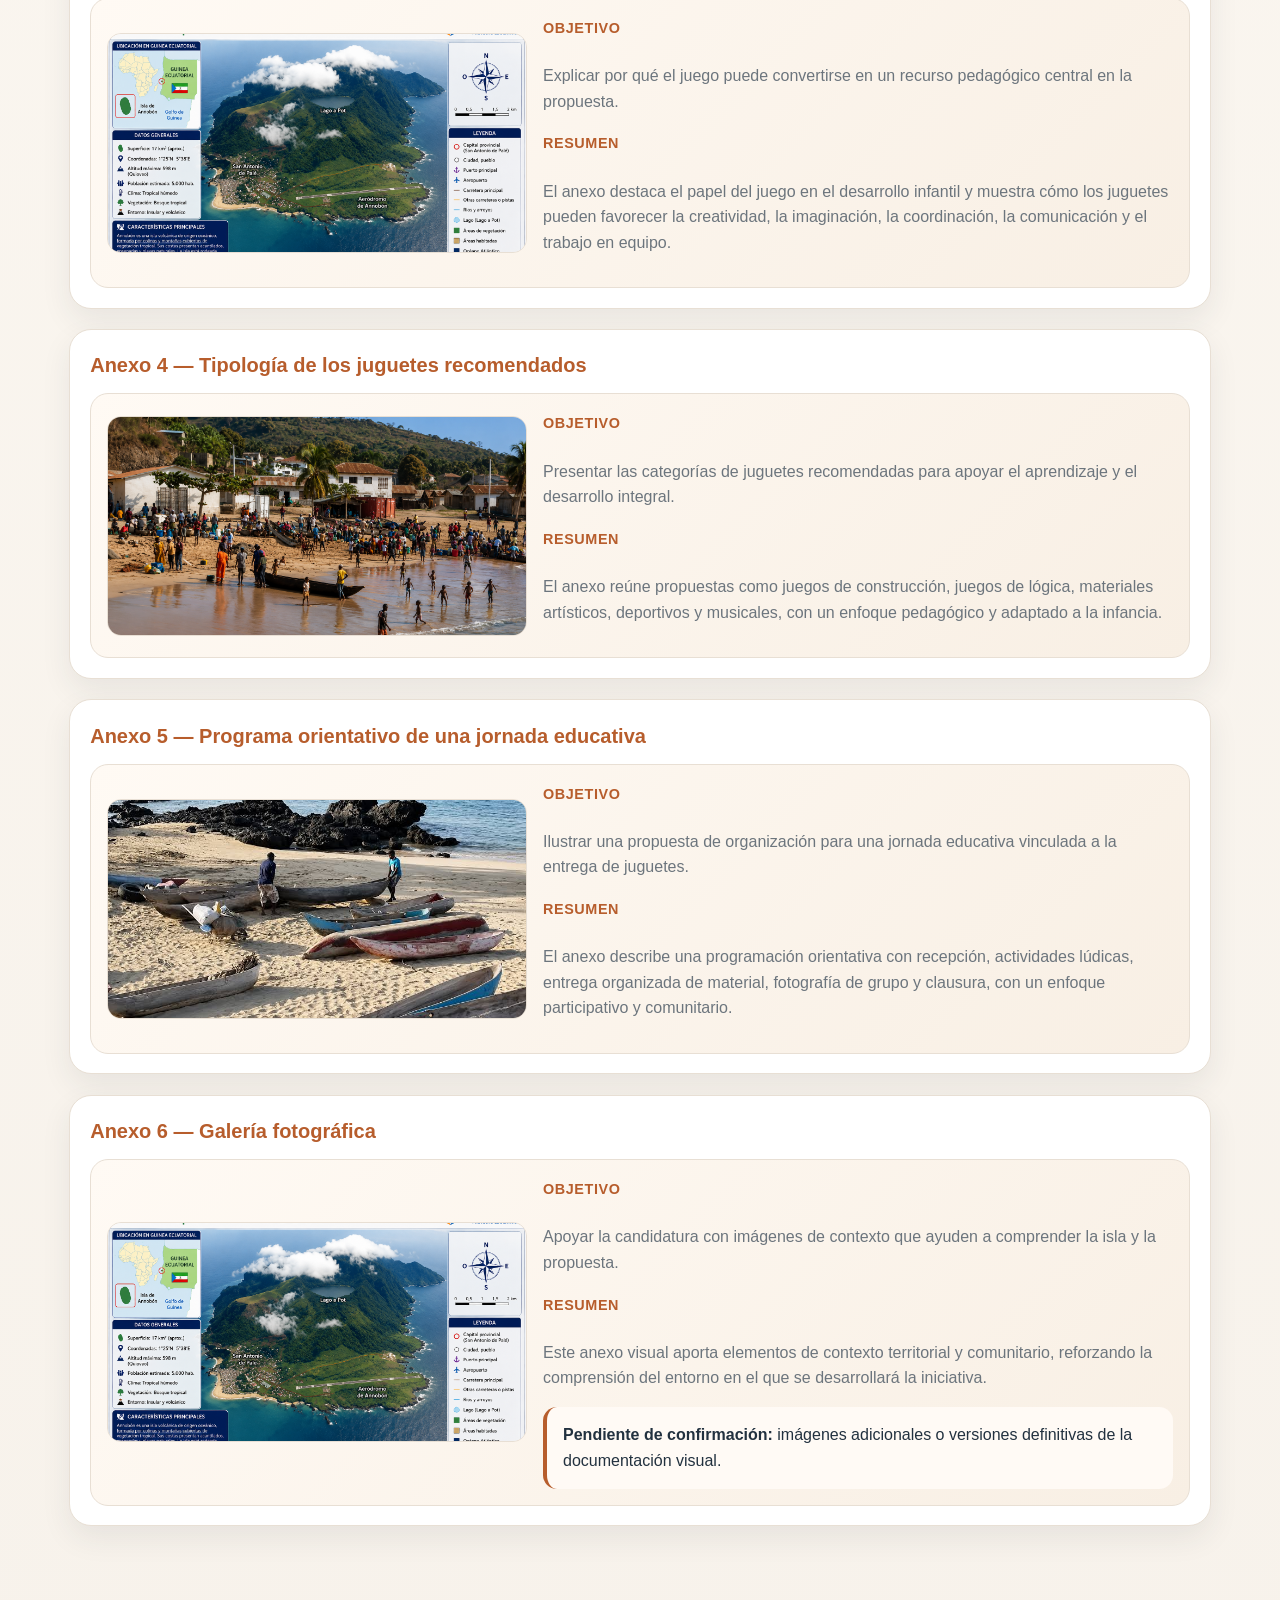
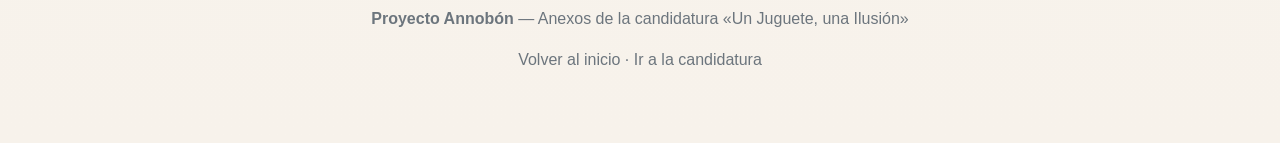
==== commit f42abb05: "Restauration du traducteur et correction du menu Annobon" ====
--- a/01_ANNOBON/anexos.html
+++ b/01_ANNOBON/anexos.html
@@ -1,455 +1,256 @@
 <!DOCTYPE html>
-<html lang="es">
+<html lang="es" dir="ltr">
 <head>
-    <meta charset="UTF-8" />
-    <meta name="viewport" content="width=device-width, initial-scale=1.0" />
-    <meta name="description" content="Página web de los anexos del proyecto Un Juguete, una Ilusión para Annobón." />
-    <title>Anexos | Un Juguete, una Ilusión</title>
-    <link rel="stylesheet" href="assets/css/style.css">
-    <style>
-        :root {
-            --bg: #f7f2eb;
-            --surface: #ffffff;
-            --surface-2: #f2e8db;
-            --text: #22313f;
-            --muted: #6c757d;
-            --accent: #b75d2c;
-            --accent-2: #5f8f6b;
-            --border: #e8dfd4;
-            --shadow: 0 12px 30px rgba(34, 49, 63, 0.08);
-        }
-
-        * { box-sizing: border-box; }
-        html { scroll-behavior: smooth; }
-        body {
-            margin: 0;
-            font-family: "Segoe UI", Roboto, Arial, sans-serif;
-            color: var(--text);
-            background: linear-gradient(180deg, #fcf8f2 0%, var(--bg) 100%);
-            line-height: 1.6;
-        }
-
-        a { color: inherit; text-decoration: none; }
-        img { max-width: 100%; display: block; }
-
-        .topbar {
-            position: sticky;
-            top: 0;
-            z-index: 1000;
-            background: rgba(255,255,255,0.94);
-            backdrop-filter: blur(8px);
-            border-bottom: 1px solid var(--border);
-        }
-
-        .nav {
-            max-width: 1180px;
-            margin: 0 auto;
-            padding: 0.95rem 1.2rem;
-            display: flex;
-            justify-content: space-between;
-            align-items: center;
-            gap: 1rem;
-        }
-
-        .brand {
-            display: flex;
-            align-items: center;
-            gap: 0.8rem;
-            font-weight: 700;
-            color: var(--accent);
-        }
-
-        .brand-mark {
-            width: 42px;
-            height: 42px;
-            border-radius: 50%;
-            background: linear-gradient(135deg, var(--accent), var(--accent-2));
-            display: grid;
-            place-items: center;
-            color: white;
-            font-size: 1rem;
-        }
-
-        .nav-links {
-            display: flex;
-            gap: 0.75rem;
-            align-items: center;
-            flex-wrap: wrap;
-        }
-
-        .nav-links a {
-            padding: 0.55rem 0.8rem;
-            border-radius: 999px;
-            color: var(--text);
-            transition: background 0.2s ease, color 0.2s ease;
-        }
-
-        .nav-links a:hover {
-            background: var(--surface-2);
-            color: var(--accent);
-        }
-
-        .menu-toggle {
-            display: none;
-            border: 0;
-            background: var(--surface-2);
-            color: var(--text);
-            border-radius: 999px;
-            padding: 0.55rem 0.8rem;
-            cursor: pointer;
-        }
-
-        .container {
-            max-width: 1180px;
-            margin: 0 auto;
-            padding: 1.2rem;
-        }
-
-        .hero {
-            margin-top: 1.2rem;
-            background: var(--surface);
-            border: 1px solid var(--border);
-            border-radius: 24px;
-            box-shadow: var(--shadow);
-            overflow: hidden;
-        }
-
-        .hero-grid {
-            display: grid;
-            grid-template-columns: 1.1fr 0.9fr;
-            min-height: 360px;
-        }
-
-        .hero-copy {
-            padding: 2rem;
-            display: flex;
-            flex-direction: column;
-            justify-content: center;
-        }
-
-        .hero-copy h1 {
-            margin: 0 0 0.6rem;
-            color: var(--accent);
-            font-size: clamp(1.7rem, 3.2vw, 2.5rem);
-        }
-
-        .hero-copy p { margin: 0.25rem 0; color: var(--muted); }
-
-        .hero-image {
-            background: linear-gradient(135deg, rgba(183,93,44,0.16), rgba(95,143,107,0.16));
-        }
-
-        .hero-image img {
-            width: 100%;
-            height: 100%;
-            object-fit: cover;
-        }
-
-        .badge {
-            display: inline-block;
-            padding: 0.35rem 0.7rem;
-            background: rgba(183,93,44,0.14);
-            color: var(--accent);
-            border-radius: 999px;
-            font-size: 0.92rem;
-            font-weight: 600;
-            margin-bottom: 0.8rem;
-            width: fit-content;
-        }
-
-        .section {
-            margin-top: 1.3rem;
-            background: var(--surface);
-            border: 1px solid var(--border);
-            border-radius: 22px;
-            box-shadow: var(--shadow);
-            padding: 1.2rem 1.25rem;
-        }
-
-        .section h2 {
-            margin: 0 0 0.75rem;
-            font-size: 1.2rem;
-            color: var(--accent);
-        }
-
-        .section p, .section li { color: var(--muted); }
-
-        .toc {
-            display: flex;
-            flex-wrap: wrap;
-            gap: 0.65rem;
-            margin-top: 0.7rem;
-        }
-
-        .toc a {
-            display: inline-block;
-            padding: 0.5rem 0.75rem;
-            border-radius: 999px;
-            background: var(--surface-2);
-            color: var(--accent);
-            font-weight: 600;
-            font-size: 0.95rem;
-        }
-
-        .annex-card {
-            display: grid;
-            grid-template-columns: 0.8fr 1.2fr;
-            gap: 1rem;
-            align-items: center;
-            padding: 1rem;
-            border: 1px solid var(--border);
-            border-radius: 18px;
-            background: linear-gradient(135deg, #fffaf4, #f8efe4);
-            margin-top: 1rem;
-        }
-
-        .annex-card img {
-            width: 100%;
-            height: 220px;
-            object-fit: cover;
-            border-radius: 14px;
-            border: 1px solid var(--border);
-        }
-
-        .annex-card h3 {
-            margin: 0 0 0.35rem;
-            color: var(--text);
-        }
-
-        .annex-card p { margin: 0.25rem 0; }
-
-        .label {
-            display: inline-block;
-            margin-bottom: 0.45rem;
-            font-size: 0.9rem;
-            font-weight: 700;
-            color: var(--accent);
-            text-transform: uppercase;
-            letter-spacing: 0.04em;
-        }
-
-        .pending {
-            border-left: 4px solid var(--accent);
-            padding: 0.95rem 1rem;
-            border-radius: 0 14px 14px 0;
-            background: #fffaf5;
-            margin-top: 0.9rem;
-        }
-
-        .pending strong { color: var(--accent); }
-
-        footer {
-            margin: 1.6rem 0 2.2rem;
-            padding: 1.2rem 1.2rem 0;
-            color: var(--muted);
-            text-align: center;
-            font-size: 0.95rem;
-        }
-
-        .back-to-top {
-            position: fixed;
-            right: 1rem;
-            bottom: 1rem;
-            display: none;
-            border: 0;
-            background: var(--accent);
-            color: white;
-            padding: 0.75rem 0.95rem;
-            border-radius: 999px;
-            box-shadow: var(--shadow);
-            cursor: pointer;
-            z-index: 1001;
-        }
-
-        .back-to-top.show { display: inline-block; }
-
-        @media (max-width: 900px) {
-            .hero-grid { grid-template-columns: 1fr; }
-            .annex-card { grid-template-columns: 1fr; }
-        }
-
-        @media (max-width: 680px) {
-            .nav-links { display: none; }
-            .menu-toggle { display: inline-block; }
-            .nav.open .nav-links {
-                display: flex;
-                flex-direction: column;
-                align-items: flex-start;
-                width: 100%;
-                padding-top: 0.6rem;
-            }
-            .container { padding: 0.9rem; }
-            .section { padding: 1rem; }
-            .hero-copy { padding: 1.2rem; }
-        }
-    </style>
+  <meta charset="UTF-8">
+  <meta name="viewport" content="width=device-width, initial-scale=1.0">
+  <meta name="description" content="Anexos multilingües del proyecto Un Juguete, una Ilusión para Annobón.">
+  <title>Anexos | Un Juguete, una Ilusión</title>
+  <style>
+    :root{
+      --bg:#f7f2eb;--surface:#fff;--surface2:#f2e8db;--text:#22313f;--muted:#6c757d;
+      --accent:#b75d2c;--accent2:#5f8f6b;--border:#e8dfd4;--shadow:0 12px 30px rgba(34,49,63,.08)
+    }
+    *{box-sizing:border-box}html{scroll-behavior:smooth}
+    body{margin:0;font-family:"Segoe UI",Roboto,Arial,sans-serif;color:var(--text);background:linear-gradient(180deg,#fcf8f2 0%,var(--bg) 100%);line-height:1.6}
+    body[dir="rtl"]{font-family:Arial,Tahoma,sans-serif}
+    a{color:inherit;text-decoration:none}img{max-width:100%;display:block}button,select{font:inherit}
+    .topbar{position:sticky;top:0;z-index:1000;background:rgba(255,255,255,.96);backdrop-filter:blur(10px);border-bottom:1px solid var(--border)}
+    .nav{max-width:1180px;margin:0 auto;padding:.85rem 1.2rem;display:grid;grid-template-columns:minmax(220px,auto) minmax(0,1fr);align-items:center;gap:1rem}
+    .brand{display:flex;align-items:center;gap:.8rem;font-weight:700;color:var(--accent)}.brand-logo{width:58px;height:58px;object-fit:cover;border-radius:50%;flex:0 0 58px;border:2px solid rgba(183,93,44,.16);box-shadow:0 6px 18px rgba(34,49,63,.10)}
+    .nav-right{min-width:0;display:grid;grid-template-columns:minmax(0,1fr) auto;align-items:center;gap:.7rem}.nav-links{min-width:0;display:flex;align-items:center;justify-content:flex-end;gap:.45rem;flex-wrap:wrap}
+    .nav-links a{padding:.5rem .7rem;border-radius:999px}.nav-links a:hover{background:var(--surface2);color:var(--accent)}
+    .language-wrapper{position:relative;display:flex;align-items:center;justify-content:flex-end;flex:0 0 auto;z-index:2}.language-select,.menu-toggle{border:1px solid var(--border);border-radius:999px;background:var(--surface);padding:.55rem .8rem;cursor:pointer}.language-select{width:auto;min-width:145px;max-width:180px}
+    .menu-toggle{display:none;background:var(--surface2)}
+    .container{max-width:1180px;margin:0 auto;padding:1.2rem}
+    .hero{margin-top:1.2rem;background:var(--surface);border:1px solid var(--border);border-radius:24px;box-shadow:var(--shadow);overflow:hidden}
+    .hero-grid{display:grid;grid-template-columns:1.1fr .9fr;min-height:360px}.hero-copy{padding:2rem;display:flex;flex-direction:column;justify-content:center}
+    .hero-copy h1{margin:0 0 .7rem;color:var(--accent);font-size:clamp(1.8rem,3.5vw,2.8rem)}.hero-copy p{margin:.3rem 0;color:var(--muted)}
+    .hero-image img{width:100%;height:100%;object-fit:cover}
+    .badge{display:inline-block;width:max-content;padding:.35rem .7rem;margin-bottom:.8rem;border-radius:999px;background:rgba(183,93,44,.14);color:var(--accent);font-weight:700}
+    .section{margin-top:1.3rem;background:var(--surface);border:1px solid var(--border);border-radius:22px;box-shadow:var(--shadow);padding:1.2rem 1.25rem}
+    .section h2{margin:0 0 .75rem;color:var(--accent);font-size:1.25rem}.section p{color:var(--muted)}
+    .toc{display:flex;flex-wrap:wrap;gap:.65rem}.toc a{padding:.5rem .75rem;border-radius:999px;background:var(--surface2);color:var(--accent);font-weight:700}
+    .annex-card{display:grid;grid-template-columns:.8fr 1.2fr;gap:1rem;align-items:center;padding:1rem;border:1px solid var(--border);border-radius:18px;background:linear-gradient(135deg,#fffaf4,#f8efe4)}
+    .annex-card img{width:100%;height:220px;object-fit:cover;border-radius:14px;border:1px solid var(--border)}.annex-card h3{margin:0 0 .35rem}
+    .label{display:inline-block;margin-bottom:.45rem;font-size:.9rem;font-weight:700;color:var(--accent);text-transform:uppercase;letter-spacing:.04em}
+    .pending{border-inline-start:4px solid var(--accent);padding:.95rem 1rem;border-radius:14px;background:#fffaf5;margin-top:.9rem}
+    footer{margin:1.6rem 0 2.2rem;padding:1.2rem;text-align:center;color:var(--muted)}
+    .back-to-top{position:fixed;right:1rem;bottom:1rem;display:none;border:0;background:var(--accent);color:#fff;padding:.75rem .95rem;border-radius:999px;box-shadow:var(--shadow);cursor:pointer;z-index:1001}
+    body[dir="rtl"] .back-to-top{right:auto;left:1rem}.back-to-top.show{display:inline-block}
+    .toast{position:fixed;top:85px;left:50%;transform:translate(-50%,-10px);opacity:0;pointer-events:none;background:var(--text);color:#fff;padding:.7rem 1rem;border-radius:12px;z-index:2000;transition:.2s}
+    .toast.show{opacity:1;transform:translate(-50%,0)}
+    @media(max-width:900px){
+      .nav{grid-template-columns:minmax(0,1fr);align-items:center}
+      .brand{min-width:0}
+      .nav-right{width:100%;grid-template-columns:auto minmax(0,1fr);align-items:center}
+      .menu-toggle{display:inline-flex;align-items:center;justify-content:center;grid-column:1;white-space:nowrap}
+      .language-wrapper{grid-column:2;justify-self:end}
+      .nav-links{display:none;grid-column:1/-1;width:100%;padding-top:.6rem;flex-direction:column;align-items:stretch}
+      .nav.open .nav-links{display:flex}
+      .nav-links a{width:100%;background:var(--surface2)}
+      .hero-grid,.annex-card{grid-template-columns:1fr}
+    }
+    @media(max-width:680px){
+      .nav{padding:.75rem .9rem}
+      .brand{min-width:0;width:100%}
+      .brand-logo{width:50px;height:50px;flex-basis:50px}
+      .nav-right{grid-template-columns:auto minmax(0,1fr);gap:.6rem}
+      .menu-toggle{max-width:120px}
+      .language-wrapper{min-width:0;justify-self:stretch}
+      .language-select{width:100%;min-width:0;max-width:190px;margin-left:auto}
+      body[dir="rtl"] .language-select{margin-left:0;margin-right:auto}
+      .container{padding:.9rem}
+      .section,.hero-copy{padding:1rem}
+    }
+    @media(max-width:420px){
+      .brand{gap:.6rem}
+      .brand>div{min-width:0}
+      .brand [data-i18n="brandTitle"]{font-size:.96rem;line-height:1.2}
+      .brand small{font-size:.7rem}
+      .nav-right{grid-template-columns:1fr}
+      .menu-toggle,.language-wrapper{grid-column:1;width:100%}
+      .menu-toggle{max-width:none}
+      .language-select{max-width:none}
+    }
+  </style>
 </head>
 <body>
-    <header class="topbar" id="top">
-        <nav class="nav" aria-label="Navegación principal">
-            <div class="brand">
-                <div class="brand-mark">A</div>
-                <div>
-                    <div>Proyecto Annobón</div>
-                    <small>Un Juguete, una Ilusión</small>
-                </div>
-            </div>
-            <button class="menu-toggle" id="menuToggle" aria-label="Abrir menú">Menú</button>
-            <div class="nav-links" id="navLinks">
-                <a href="./index.html">Volver al inicio</a>
-                <a href="./candidatura.html">Candidatura</a>
-                <a href="#anexo1">Anexo 1</a>
-                <a href="#anexo2">Anexo 2</a>
-                <a href="#anexo3">Anexo 3</a>
-                <a href="#anexo4">Anexo 4</a>
-                <a href="#anexo5">Anexo 5</a>
-                <a href="#anexo6">Anexo 6</a>
-            </div>
-        </nav>
-    </header>
-
-    <main class="container">
-        <section class="hero" id="inicio">
-            <div class="hero-grid">
-                <div class="hero-copy">
-                    <span class="badge">Material de apoyo</span>
-                    <h1>Anexos del proyecto</h1>
-                    <p>Esta página reúne, de forma web y clara, los anexos de apoyo que acompañan la candidatura “Un Juguete, una Ilusión” para Annobón.</p>
-                    <p>Los anexos aportan contexto geográfico, educativo, social y visual para comprender mejor la propuesta.</p>
-                </div>
-                <div class="hero-image">
-                    <img src="20_CANDIDATURA_UN_JUGUETE_UNA_ILUSION/IMAGENES/02_MAPAS/MAPA_03_ISLA_DE_ANNOBON.png" alt="Mapa de la isla de Annobón" />
-                </div>
-            </div>
-        </section>
-
-        <section class="section">
-            <h2>Sommaire interno</h2>
-            <div class="toc">
-                <a href="#anexo1">Anexo 1</a>
-                <a href="#anexo2">Anexo 2</a>
-                <a href="#anexo3">Anexo 3</a>
-                <a href="#anexo4">Anexo 4</a>
-                <a href="#anexo5">Anexo 5</a>
-                <a href="#anexo6">Anexo 6</a>
-            </div>
-        </section>
-
-        <section class="section" id="anexo1">
-            <h2>Anexo 1 — Localización geográfica de Annobón</h2>
-            <div class="annex-card">
-                <img src="20_CANDIDATURA_UN_JUGUETE_UNA_ILUSION/IMAGENES/02_MAPAS/MAPA_01_AFRICA_GUINEA_ECUATORIAL.png" alt="Mapa de África y Guinea Ecuatorial" />
-                <div>
-                    <span class="label">Objetivo</span>
-                    <p>Situar geográficamente la isla de Annobón y facilitar la comprensión del contexto territorial del proyecto.</p>
-                    <span class="label">Resumen</span>
-                    <p>Annobón es una isla volcánica situada en el océano Atlántico, en la República de Guinea Ecuatorial. Su localización condiciona el acceso a recursos y servicios, y refuerza la importancia de las iniciativas educativas y solidarias dirigidas a la infancia.</p>
-                </div>
-            </div>
-        </section>
-
-        <section class="section" id="anexo2">
-            <h2>Anexo 2 — Ficha general de Annobón</h2>
-            <div class="annex-card">
-                <img src="20_CANDIDATURA_UN_JUGUETE_UNA_ILUSION/IMAGENES/02_MAPAS/MAPA_03_ISLA_DE_ANNOBON.png" alt="Mapa general de la isla de Annobón" />
-                <div>
-                    <span class="label">Objetivo</span>
-                    <p>Ofrecer una visión general de la isla, su identidad territorial y su contexto de intervención.</p>
-                    <span class="label">Resumen</span>
-                    <p>La ficha presenta el marco general de Annobón como territorio insular, con una identidad comunitaria fuerte y un contexto de aislamiento geográfico que exige una atención sensible y adaptada.</p>
-                    <div class="pending">
-                        <strong>Pendiente de confirmación:</strong> datos demográficos y sociales más recientes que deberán incorporarse en una versión definitiva.
-                    </div>
-                </div>
-            </div>
-        </section>
-
-        <section class="section" id="anexo3">
-            <h2>Anexo 3 — El juego como herramienta educativa</h2>
-            <div class="annex-card">
-                <img src="20_CANDIDATURA_UN_JUGUETE_UNA_ILUSION/IMAGENES/03_FOTOGRAFIAS/FOTO_01_VISTA_PANORAMICA_ANNOBON.png" alt="Vista panorámica de Annobón" />
-                <div>
-                    <span class="label">Objetivo</span>
-                    <p>Explicar por qué el juego puede convertirse en un recurso pedagógico central en la propuesta.</p>
-                    <span class="label">Resumen</span>
-                    <p>El anexo destaca el papel del juego en el desarrollo infantil y muestra cómo los juguetes pueden favorecer la creatividad, la imaginación, la coordinación, la comunicación y el trabajo en equipo.</p>
-                </div>
-            </div>
-        </section>
-
-        <section class="section" id="anexo4">
-            <h2>Anexo 4 — Tipología de los juguetes recomendados</h2>
-            <div class="annex-card">
-                <img src="20_CANDIDATURA_UN_JUGUETE_UNA_ILUSION/IMAGENES/03_FOTOGRAFIAS/FOTO_04_INFANCIA_DE_ANNOBON.png" alt="Fotografía relacionada con la infancia en Annobón" />
-                <div>
-                    <span class="label">Objetivo</span>
-                    <p>Presentar las categorías de juguetes recomendadas para apoyar el aprendizaje y el desarrollo integral.</p>
-                    <span class="label">Resumen</span>
-                    <p>El anexo reúne propuestas como juegos de construcción, juegos de lógica, materiales artísticos, deportivos y musicales, con un enfoque pedagógico y adaptado a la infancia.</p>
-                </div>
-            </div>
-        </section>
-
-        <section class="section" id="anexo5">
-            <h2>Anexo 5 — Programa orientativo de una jornada educativa</h2>
-            <div class="annex-card">
-                <img src="20_CANDIDATURA_UN_JUGUETE_UNA_ILUSION/IMAGENES/03_FOTOGRAFIAS/FOTO_05_COMUNIDAD_DE_ANNOBON.jpeg" alt="Fotografía de la comunidad de Annobón" />
-                <div>
-                    <span class="label">Objetivo</span>
-                    <p>Illustrar una propuesta de organización para una jornada educativa vinculada a la entrega de juguetes.</p>
-                    <span class="label">Resumen</span>
-                    <p>El anexo describe una programación orientativa con recepción, actividades lúdicas, entrega organizada de material, fotografía de grupo y clausura, con un enfoque participativo y comunitario.</p>
-                </div>
-            </div>
-        </section>
-
-        <section class="section" id="anexo6">
-            <h2>Anexo 6 — Galería fotográfica</h2>
-            <div class="annex-card">
-                <img src="20_CANDIDATURA_UN_JUGUETE_UNA_ILUSION/IMAGENES/03_FOTOGRAFIAS/FOTO_01_VISTA_PANORAMICA_ANNOBON.png" alt="Vista panorámica de Annobón" />
-                <div>
-                    <span class="label">Objetivo</span>
-                    <p>Apoyar la candidatura con imágenes de contexto que ayuden a comprender la isla y la propuesta.</p>
-                    <span class="label">Resumen</span>
-                    <p>Este anexo visual aporta elementos de contexto territorial y comunitario, reforzando la comprensión del entorno en el que se desarrollará la iniciativa.</p>
-                    <div class="pending">
-                        <strong>Pendiente de confirmación:</strong> imágenes adicionales o versiones definitivas de la documentación visual.
-                    </div>
-                </div>
-            </div>
-        </section>
-    </main>
-
-    <footer>
-        <p><strong>Proyecto Annobón</strong> — Anexos de la candidatura “Un Juguete, una Ilusión”</p>
-        <p><a href="./index.html">Volver al inicio</a> · <a href="./candidatura.html">Ir a la candidatura</a></p>
-    </footer>
-
-    <button class="back-to-top" id="backToTop" aria-label="Volver arriba">↑ Volver arriba</button>
-
-    <script src="assets/js/script.js"></script>
-    <script>
-        const menuToggle = document.getElementById('menuToggle');
-        const nav = document.querySelector('.nav');
-        const backToTop = document.getElementById('backToTop');
-
-        if (menuToggle && nav) {
-            menuToggle.addEventListener('click', () => {
-                nav.classList.toggle('open');
-            });
-        }
-
-        window.addEventListener('scroll', () => {
-            if (window.scrollY > 260) {
-                backToTop.classList.add('show');
-            } else {
-                backToTop.classList.remove('show');
-            }
-        });
-
-        backToTop.addEventListener('click', () => {
-            window.scrollTo({ top: 0, behavior: 'smooth' });
-        });
-    </script>
+<header class="topbar" id="top">
+  <nav class="nav" aria-label="Navegación principal">
+    <div class="brand">
+      <img
+        src="assets/images/logos/logo.png"
+        alt="Logo Proyecto Annobón"
+        class="brand-logo"
+      >
+      <div>
+        <div data-i18n="brandTitle">Proyecto Annobón</div>
+        <small data-i18n="brandSubtitle">Un Juguete, una Ilusión</small>
+      </div>
+    </div>
+    <div class="nav-right">
+      <button class="menu-toggle" id="menuToggle" type="button" aria-expanded="false" data-i18n="menu">Menú</button>
+      <div class="nav-links" id="navLinks">
+        <a href="index.html" data-i18n="home">Volver al inicio</a>
+        <a href="candidatura.html" data-i18n="application">Candidatura</a>
+        <a href="#anexo1" data-i18n="annex1Short">Anexo 1</a>
+        <a href="#anexo2" data-i18n="annex2Short">Anexo 2</a>
+        <a href="#anexo3" data-i18n="annex3Short">Anexo 3</a>
+        <a href="#anexo4" data-i18n="annex4Short">Anexo 4</a>
+        <a href="#anexo5" data-i18n="annex5Short">Anexo 5</a>
+        <a href="#anexo6" data-i18n="annex6Short">Anexo 6</a>
+      </div>
+      <div class="language-wrapper">
+        <label for="languageSelect" style="position:absolute;width:1px;height:1px;padding:0;margin:-1px;overflow:hidden;clip:rect(0,0,0,0);white-space:nowrap;border:0">Idioma</label>
+        <select id="languageSelect" class="language-select" aria-label="Seleccionar idioma" title="Traductor / Sélecteur de langue">
+          <option value="es">🇪🇸 Español</option>
+          <option value="fr">🇫🇷 Français</option>
+          <option value="en">🇬🇧 English</option>
+          <option value="ar">العربية</option>
+        </select>
+      </div>
+    </div>
+  </nav>
+</header>
+
+<main class="container">
+  <section class="hero" id="inicio">
+    <div class="hero-grid">
+      <div class="hero-copy">
+        <span class="badge" data-i18n="heroBadge">Material de apoyo</span>
+        <h1 data-i18n="heroTitle">Anexos del proyecto</h1>
+        <p data-i18n="hero1">Esta página reúne, de forma web y clara, los anexos de apoyo que acompañan la candidatura «Un Juguete, una Ilusión» para Annobón.</p>
+        <p data-i18n="hero2">Los anexos aportan contexto geográfico, educativo, social y visual para comprender mejor la propuesta.</p>
+      </div>
+      <div class="hero-image">
+        <img src="20_CANDIDATURA_UN_JUGUETE_UNA_ILUSION/IMAGENES/02_MAPAS/MAPA_03_ISLA_DE_ANNOBON.png" alt="Mapa de la isla de Annobón">
+      </div>
+    </div>
+  </section>
+
+  <section class="section">
+    <h2 data-i18n="tocTitle">Sumario interno</h2>
+    <div class="toc">
+      <a href="#anexo1" data-i18n="annex1Short">Anexo 1</a>
+      <a href="#anexo2" data-i18n="annex2Short">Anexo 2</a>
+      <a href="#anexo3" data-i18n="annex3Short">Anexo 3</a>
+      <a href="#anexo4" data-i18n="annex4Short">Anexo 4</a>
+      <a href="#anexo5" data-i18n="annex5Short">Anexo 5</a>
+      <a href="#anexo6" data-i18n="annex6Short">Anexo 6</a>
+    </div>
+  </section>
+
+  <section class="section" id="anexo1">
+    <h2 data-i18n="annex1Title">Anexo 1 — Localización geográfica de Annobón</h2>
+    <div class="annex-card">
+      <img src="20_CANDIDATURA_UN_JUGUETE_UNA_ILUSION/IMAGENES/02_MAPAS/MAPA_01_AFRICA_GUINEA_ECUATORIAL.png" alt="Mapa de África y Guinea Ecuatorial">
+      <div><span class="label" data-i18n="objective">Objetivo</span><p data-i18n="annex1Objective">Situar geográficamente la isla de Annobón y facilitar la comprensión del contexto territorial del proyecto.</p><span class="label" data-i18n="summary">Resumen</span><p data-i18n="annex1Summary">Annobón es una isla volcánica situada en el océano Atlántico, en la República de Guinea Ecuatorial. Su localización condiciona el acceso a recursos y servicios, y refuerza la importancia de las iniciativas educativas y solidarias dirigidas a la infancia.</p></div>
+    </div>
+  </section>
+
+  <section class="section" id="anexo2">
+    <h2 data-i18n="annex2Title">Anexo 2 — Ficha general de Annobón</h2>
+    <div class="annex-card">
+      <img src="20_CANDIDATURA_UN_JUGUETE_UNA_ILUSION/IMAGENES/02_MAPAS/MAPA_03_ISLA_DE_ANNOBON.png" alt="Mapa general de la isla de Annobón">
+      <div><span class="label" data-i18n="objective">Objetivo</span><p data-i18n="annex2Objective">Ofrecer una visión general de la isla, su identidad territorial y su contexto de intervención.</p><span class="label" data-i18n="summary">Resumen</span><p data-i18n="annex2Summary">La ficha presenta el marco general de Annobón como territorio insular, con una identidad comunitaria fuerte y un contexto de aislamiento geográfico que exige una atención sensible y adaptada.</p><div class="pending"><strong data-i18n="pendingLabel">Pendiente de confirmación:</strong> <span data-i18n="annex2Pending">datos demográficos y sociales más recientes.</span></div></div>
+    </div>
+  </section>
+
+  <section class="section" id="anexo3">
+    <h2 data-i18n="annex3Title">Anexo 3 — El juego como herramienta educativa</h2>
+    <div class="annex-card">
+      <img src="20_CANDIDATURA_UN_JUGUETE_UNA_ILUSION/IMAGENES/03_FOTOGRAFIAS/FOTO_01_VISTA_PANORAMICA_ANNOBON.png" alt="Vista panorámica de Annobón">
+      <div><span class="label" data-i18n="objective">Objetivo</span><p data-i18n="annex3Objective">Explicar por qué el juego puede convertirse en un recurso pedagógico central en la propuesta.</p><span class="label" data-i18n="summary">Resumen</span><p data-i18n="annex3Summary">El anexo destaca el papel del juego en el desarrollo infantil y muestra cómo los juguetes pueden favorecer la creatividad, la imaginación, la coordinación, la comunicación y el trabajo en equipo.</p></div>
+    </div>
+  </section>
+
+  <section class="section" id="anexo4">
+    <h2 data-i18n="annex4Title">Anexo 4 — Tipología de los juguetes recomendados</h2>
+    <div class="annex-card">
+      <img src="20_CANDIDATURA_UN_JUGUETE_UNA_ILUSION/IMAGENES/03_FOTOGRAFIAS/FOTO_04_INFANCIA_DE_ANNOBON.png" alt="Infancia en Annobón">
+      <div><span class="label" data-i18n="objective">Objetivo</span><p data-i18n="annex4Objective">Presentar las categorías de juguetes recomendadas para apoyar el aprendizaje y el desarrollo integral.</p><span class="label" data-i18n="summary">Resumen</span><p data-i18n="annex4Summary">El anexo reúne propuestas como juegos de construcción, juegos de lógica, materiales artísticos, deportivos y musicales, con un enfoque pedagógico y adaptado a la infancia.</p></div>
+    </div>
+  </section>
+
+  <section class="section" id="anexo5">
+    <h2 data-i18n="annex5Title">Anexo 5 — Programa orientativo de una jornada educativa</h2>
+    <div class="annex-card">
+      <img src="20_CANDIDATURA_UN_JUGUETE_UNA_ILUSION/IMAGENES/03_FOTOGRAFIAS/FOTO_05_COMUNIDAD_DE_ANNOBON.jpeg" alt="Comunidad de Annobón">
+      <div><span class="label" data-i18n="objective">Objetivo</span><p data-i18n="annex5Objective">Ilustrar una propuesta de organización para una jornada educativa vinculada a la entrega de juguetes.</p><span class="label" data-i18n="summary">Resumen</span><p data-i18n="annex5Summary">El anexo describe una programación orientativa con recepción, actividades lúdicas, entrega organizada de material, fotografía de grupo y clausura, con un enfoque participativo y comunitario.</p></div>
+    </div>
+  </section>
+
+  <section class="section" id="anexo6">
+    <h2 data-i18n="annex6Title">Anexo 6 — Galería fotográfica</h2>
+    <div class="annex-card">
+      <img src="20_CANDIDATURA_UN_JUGUETE_UNA_ILUSION/IMAGENES/03_FOTOGRAFIAS/FOTO_01_VISTA_PANORAMICA_ANNOBON.png" alt="Vista panorámica de Annobón">
+      <div><span class="label" data-i18n="objective">Objetivo</span><p data-i18n="annex6Objective">Apoyar la candidatura con imágenes de contexto que ayuden a comprender la isla y la propuesta.</p><span class="label" data-i18n="summary">Resumen</span><p data-i18n="annex6Summary">Este anexo visual aporta elementos de contexto territorial y comunitario, reforzando la comprensión del entorno en el que se desarrollará la iniciativa.</p><div class="pending"><strong data-i18n="pendingLabel">Pendiente de confirmación:</strong> <span data-i18n="annex6Pending">imágenes adicionales o versiones definitivas de la documentación visual.</span></div></div>
+    </div>
+  </section>
+</main>
+
+<footer>
+  <p><strong data-i18n="footerProject">Proyecto Annobón</strong> — <span data-i18n="footerText">Anexos de la candidatura «Un Juguete, una Ilusión»</span></p>
+  <p><a href="index.html" data-i18n="home">Volver al inicio</a> · <a href="candidatura.html" data-i18n="goApplication">Ir a la candidatura</a></p>
+</footer>
+
+<button class="back-to-top" id="backToTop" type="button" aria-label="Volver arriba" data-i18n="back">↑ Volver arriba</button>
+<div class="toast" id="toast" role="status" aria-live="polite"></div>
+
+<script>
+const translations={
+es:{brandTitle:"Proyecto Annobón",brandSubtitle:"Un Juguete, una Ilusión",menu:"Menú",home:"Volver al inicio",application:"Candidatura",annex1Short:"Anexo 1",annex2Short:"Anexo 2",annex3Short:"Anexo 3",annex4Short:"Anexo 4",annex5Short:"Anexo 5",annex6Short:"Anexo 6",heroBadge:"Material de apoyo",heroTitle:"Anexos del proyecto",hero1:"Esta página reúne, de forma web y clara, los anexos de apoyo que acompañan la candidatura «Un Juguete, una Ilusión» para Annobón.",hero2:"Los anexos aportan contexto geográfico, educativo, social y visual para comprender mejor la propuesta.",tocTitle:"Sumario interno",objective:"Objetivo",summary:"Resumen",pendingLabel:"Pendiente de confirmación:",annex1Title:"Anexo 1 — Localización geográfica de Annobón",annex1Objective:"Situar geográficamente la isla de Annobón y facilitar la comprensión del contexto territorial del proyecto.",annex1Summary:"Annobón es una isla volcánica situada en el océano Atlántico, en la República de Guinea Ecuatorial. Su localización condiciona el acceso a recursos y servicios, y refuerza la importancia de las iniciativas educativas y solidarias dirigidas a la infancia.",annex2Title:"Anexo 2 — Ficha general de Annobón",annex2Objective:"Ofrecer una visión general de la isla, su identidad territorial y su contexto de intervención.",annex2Summary:"La ficha presenta el marco general de Annobón como territorio insular, con una identidad comunitaria fuerte y un contexto de aislamiento geográfico que exige una atención sensible y adaptada.",annex2Pending:"datos demográficos y sociales más recientes.",annex3Title:"Anexo 3 — El juego como herramienta educativa",annex3Objective:"Explicar por qué el juego puede convertirse en un recurso pedagógico central en la propuesta.",annex3Summary:"El anexo destaca el papel del juego en el desarrollo infantil y muestra cómo los juguetes pueden favorecer la creatividad, la imaginación, la coordinación, la comunicación y el trabajo en equipo.",annex4Title:"Anexo 4 — Tipología de los juguetes recomendados",annex4Objective:"Presentar las categorías de juguetes recomendadas para apoyar el aprendizaje y el desarrollo integral.",annex4Summary:"El anexo reúne propuestas como juegos de construcción, juegos de lógica, materiales artísticos, deportivos y musicales, con un enfoque pedagógico y adaptado a la infancia.",annex5Title:"Anexo 5 — Programa orientativo de una jornada educativa",annex5Objective:"Ilustrar una propuesta de organización para una jornada educativa vinculada a la entrega de juguetes.",annex5Summary:"El anexo describe una programación orientativa con recepción, actividades lúdicas, entrega organizada de material, fotografía de grupo y clausura, con un enfoque participativo y comunitario.",annex6Title:"Anexo 6 — Galería fotográfica",annex6Objective:"Apoyar la candidatura con imágenes de contexto que ayuden a comprender la isla y la propuesta.",annex6Summary:"Este anexo visual aporta elementos de contexto territorial y comunitario, reforzando la comprensión del entorno en el que se desarrollará la iniciativa.",annex6Pending:"imágenes adicionales o versiones definitivas de la documentación visual.",footerProject:"Proyecto Annobón",footerText:"Anexos de la candidatura «Un Juguete, una Ilusión»",goApplication:"Ir a la candidatura",back:"↑ Volver arriba",toast:"Idioma cambiado a español."},
+fr:{brandTitle:"Projet Annobón",brandSubtitle:"Un jouet, une illusion",menu:"Menu",home:"Retour à l’accueil",application:"Candidature",annex1Short:"Annexe 1",annex2Short:"Annexe 2",annex3Short:"Annexe 3",annex4Short:"Annexe 4",annex5Short:"Annexe 5",annex6Short:"Annexe 6",heroBadge:"Documents d’appui",heroTitle:"Annexes du projet",hero1:"Cette page réunit de manière claire les annexes accompagnant la candidature «Un jouet, une illusion» pour Annobón.",hero2:"Les annexes apportent un contexte géographique, éducatif, social et visuel permettant de mieux comprendre la proposition.",tocTitle:"Sommaire interne",objective:"Objectif",summary:"Résumé",pendingLabel:"En attente de confirmation :",annex1Title:"Annexe 1 — Localisation géographique d’Annobón",annex1Objective:"Situer géographiquement l’île d’Annobón et faciliter la compréhension du contexte territorial.",annex1Summary:"Annobón est une île volcanique de l’océan Atlantique appartenant à la République de Guinée équatoriale. Sa situation influence l’accès aux ressources et aux services.",annex2Title:"Annexe 2 — Fiche générale d’Annobón",annex2Objective:"Offrir une vue d’ensemble de l’île, de son identité territoriale et de son contexte d’intervention.",annex2Summary:"La fiche présente Annobón comme un territoire insulaire doté d’une forte identité communautaire et confronté à l’isolement géographique.",annex2Pending:"données démographiques et sociales les plus récentes.",annex3Title:"Annexe 3 — Le jeu comme outil éducatif",annex3Objective:"Expliquer pourquoi le jeu peut devenir une ressource pédagogique centrale.",annex3Summary:"L’annexe souligne le rôle du jeu dans le développement de l’enfant et montre comment les jouets favorisent créativité, imagination, coordination, communication et travail en équipe.",annex4Title:"Annexe 4 — Types de jouets recommandés",annex4Objective:"Présenter les catégories de jouets recommandées pour soutenir l’apprentissage et le développement global.",annex4Summary:"L’annexe propose des jeux de construction et de logique, ainsi que du matériel artistique, sportif et musical adapté aux enfants.",annex5Title:"Annexe 5 — Programme indicatif d’une journée éducative",annex5Objective:"Illustrer une proposition d’organisation d’une journée éducative liée à la remise de jouets.",annex5Summary:"L’annexe décrit un programme comprenant accueil, activités ludiques, remise organisée du matériel, photographie de groupe et clôture.",annex6Title:"Annexe 6 — Galerie photographique",annex6Objective:"Soutenir la candidature avec des images de contexte permettant de comprendre l’île et le projet.",annex6Summary:"Cette annexe visuelle apporte des éléments de contexte territorial et communautaire.",annex6Pending:"images supplémentaires ou versions définitives de la documentation visuelle.",footerProject:"Projet Annobón",footerText:"Annexes de la candidature «Un jouet, une illusion»",goApplication:"Accéder à la candidature",back:"↑ Retour en haut",toast:"Langue changée en français."},
+en:{brandTitle:"Annobón Project",brandSubtitle:"A Toy, a Dream",menu:"Menu",home:"Back to home",application:"Application",annex1Short:"Annex 1",annex2Short:"Annex 2",annex3Short:"Annex 3",annex4Short:"Annex 4",annex5Short:"Annex 5",annex6Short:"Annex 6",heroBadge:"Supporting material",heroTitle:"Project annexes",hero1:"This page clearly presents the supporting annexes accompanying the «A Toy, a Dream» application for Annobón.",hero2:"The annexes provide geographical, educational, social and visual context for understanding the proposal.",tocTitle:"Internal contents",objective:"Objective",summary:"Summary",pendingLabel:"Pending confirmation:",annex1Title:"Annex 1 — Geographical location of Annobón",annex1Objective:"Locate Annobón geographically and facilitate understanding of the project’s territorial context.",annex1Summary:"Annobón is a volcanic island in the Atlantic Ocean and part of the Republic of Equatorial Guinea. Its location affects access to resources and services.",annex2Title:"Annex 2 — General profile of Annobón",annex2Objective:"Provide an overview of the island, its territorial identity and intervention context.",annex2Summary:"The profile presents Annobón as an island territory with a strong community identity and a context of geographical isolation.",annex2Pending:"the most recent demographic and social data.",annex3Title:"Annex 3 — Play as an educational tool",annex3Objective:"Explain why play can become a central pedagogical resource.",annex3Summary:"The annex highlights play in child development and shows how toys support creativity, imagination, coordination, communication and teamwork.",annex4Title:"Annex 4 — Recommended types of toys",annex4Objective:"Present recommended toy categories supporting learning and overall development.",annex4Summary:"The annex includes construction and logic games, as well as artistic, sports and musical materials adapted to children.",annex5Title:"Annex 5 — Indicative programme for an educational day",annex5Objective:"Illustrate an organisational proposal for an educational day linked to toy distribution.",annex5Summary:"The annex outlines reception, playful activities, organised material distribution, a group photograph and closing activities.",annex6Title:"Annex 6 — Photo gallery",annex6Objective:"Support the application with contextual images helping visitors understand the island and proposal.",annex6Summary:"This visual annex provides territorial and community context.",annex6Pending:"additional images or final versions of the visual documentation.",footerProject:"Annobón Project",footerText:"Annexes to the «A Toy, a Dream» application",goApplication:"Go to the application",back:"↑ Back to top",toast:"Language changed to English."},
+ar:{brandTitle:"مشروع أنوبون",brandSubtitle:"لعبة وأمل",menu:"القائمة",home:"العودة إلى الصفحة الرئيسية",application:"ملف الترشيح",annex1Short:"الملحق 1",annex2Short:"الملحق 2",annex3Short:"الملحق 3",annex4Short:"الملحق 4",annex5Short:"الملحق 5",annex6Short:"الملحق 6",heroBadge:"مواد داعمة",heroTitle:"ملاحق المشروع",hero1:"تعرض هذه الصفحة بوضوح الملاحق الداعمة المصاحبة لملف «لعبة وأمل» الخاص بأنوبون.",hero2:"توفر الملاحق سياقاً جغرافياً وتعليمياً واجتماعياً وبصرياً لفهم المقترح.",tocTitle:"الفهرس الداخلي",objective:"الهدف",summary:"الملخص",pendingLabel:"بانتظار التأكيد:",annex1Title:"الملحق 1 — الموقع الجغرافي لأنوبون",annex1Objective:"تحديد موقع أنوبون جغرافياً وتسهيل فهم السياق الإقليمي للمشروع.",annex1Summary:"أنوبون جزيرة بركانية في المحيط الأطلسي تابعة لجمهورية غينيا الاستوائية، ويؤثر موقعها على الوصول إلى الموارد والخدمات.",annex2Title:"الملحق 2 — بطاقة عامة عن أنوبون",annex2Objective:"تقديم نظرة عامة على الجزيرة وهويتها الإقليمية وسياق التدخل.",annex2Summary:"تقدم البطاقة أنوبون كإقليم جزري ذي هوية مجتمعية قوية ويواجه عزلة جغرافية.",annex2Pending:"أحدث البيانات الديموغرافية والاجتماعية.",annex3Title:"الملحق 3 — اللعب كأداة تعليمية",annex3Objective:"توضيح سبب اعتبار اللعب مورداً تربوياً أساسياً.",annex3Summary:"يسلط الملحق الضوء على دور اللعب في نمو الطفل وكيف تدعم الألعاب الإبداع والخيال والتنسيق والتواصل والعمل الجماعي.",annex4Title:"الملحق 4 — أنواع الألعاب الموصى بها",annex4Objective:"تقديم فئات الألعاب الموصى بها لدعم التعلم والتنمية الشاملة.",annex4Summary:"يشمل الملحق ألعاب البناء والمنطق ومواد فنية ورياضية وموسيقية مناسبة للأطفال.",annex5Title:"الملحق 5 — برنامج إرشادي ليوم تعليمي",annex5Objective:"عرض مقترح لتنظيم يوم تعليمي مرتبط بتوزيع الألعاب.",annex5Summary:"يصف الملحق الاستقبال والأنشطة الترفيهية والتوزيع المنظم والتصوير الجماعي والختام.",annex6Title:"الملحق 6 — معرض الصور",annex6Objective:"دعم ملف الترشيح بصور سياقية تساعد على فهم الجزيرة والمقترح.",annex6Summary:"يوفر هذا الملحق البصري سياقاً إقليمياً ومجتمعياً.",annex6Pending:"صور إضافية أو نسخ نهائية من الوثائق البصرية.",footerProject:"مشروع أنوبون",footerText:"ملاحق ملف «لعبة وأمل»",goApplication:"الذهاب إلى ملف الترشيح",back:"↑ العودة إلى الأعلى",toast:"تم تغيير اللغة إلى العربية."}
+};
+
+const menuToggle=document.getElementById("menuToggle");
+const nav=document.querySelector(".nav");
+const navLinks=document.querySelectorAll(".nav-links a");
+const backToTop=document.getElementById("backToTop");
+const languageSelect=document.getElementById("languageSelect");
+const toast=document.getElementById("toast");
+let toastTimer;
+
+function showToast(message){
+  if(!toast)return;
+  toast.textContent=message;
+  toast.classList.add("show");
+  clearTimeout(toastTimer);
+  toastTimer=setTimeout(()=>toast.classList.remove("show"),2200);
+}
+function applyLanguage(lang){
+  const selected=translations[lang]?lang:"es",dict=translations[selected];
+  document.documentElement.lang=selected;
+  document.documentElement.dir=selected==="ar"?"rtl":"ltr";
+  document.body.dir=selected==="ar"?"rtl":"ltr";
+  document.querySelectorAll("[data-i18n]").forEach(el=>{
+    const key=el.dataset.i18n;
+    if(Object.prototype.hasOwnProperty.call(dict,key)) el.textContent=dict[key];
+  });
+  if(languageSelect)languageSelect.value=selected;
+  localStorage.setItem("annobon-language",selected);
+  showToast(dict.toast);
+}
+if(menuToggle&&nav){
+  menuToggle.addEventListener("click",()=>{
+    const open=nav.classList.toggle("open");
+    menuToggle.setAttribute("aria-expanded",String(open));
+  });
+}
+navLinks.forEach(link=>link.addEventListener("click",()=>{
+  nav.classList.remove("open");
+  menuToggle.setAttribute("aria-expanded","false");
+}));
+window.addEventListener("scroll",()=>backToTop.classList.toggle("show",window.scrollY>260));
+if(backToTop){
+  backToTop.addEventListener("click",()=>window.scrollTo({top:0,behavior:"smooth"}));
+}
+if(languageSelect){
+  languageSelect.addEventListener("change",e=>applyLanguage(e.target.value));
+}
+applyLanguage(localStorage.getItem("annobon-language")||"es");
+</script>
 </body>
-</html>
+</html>
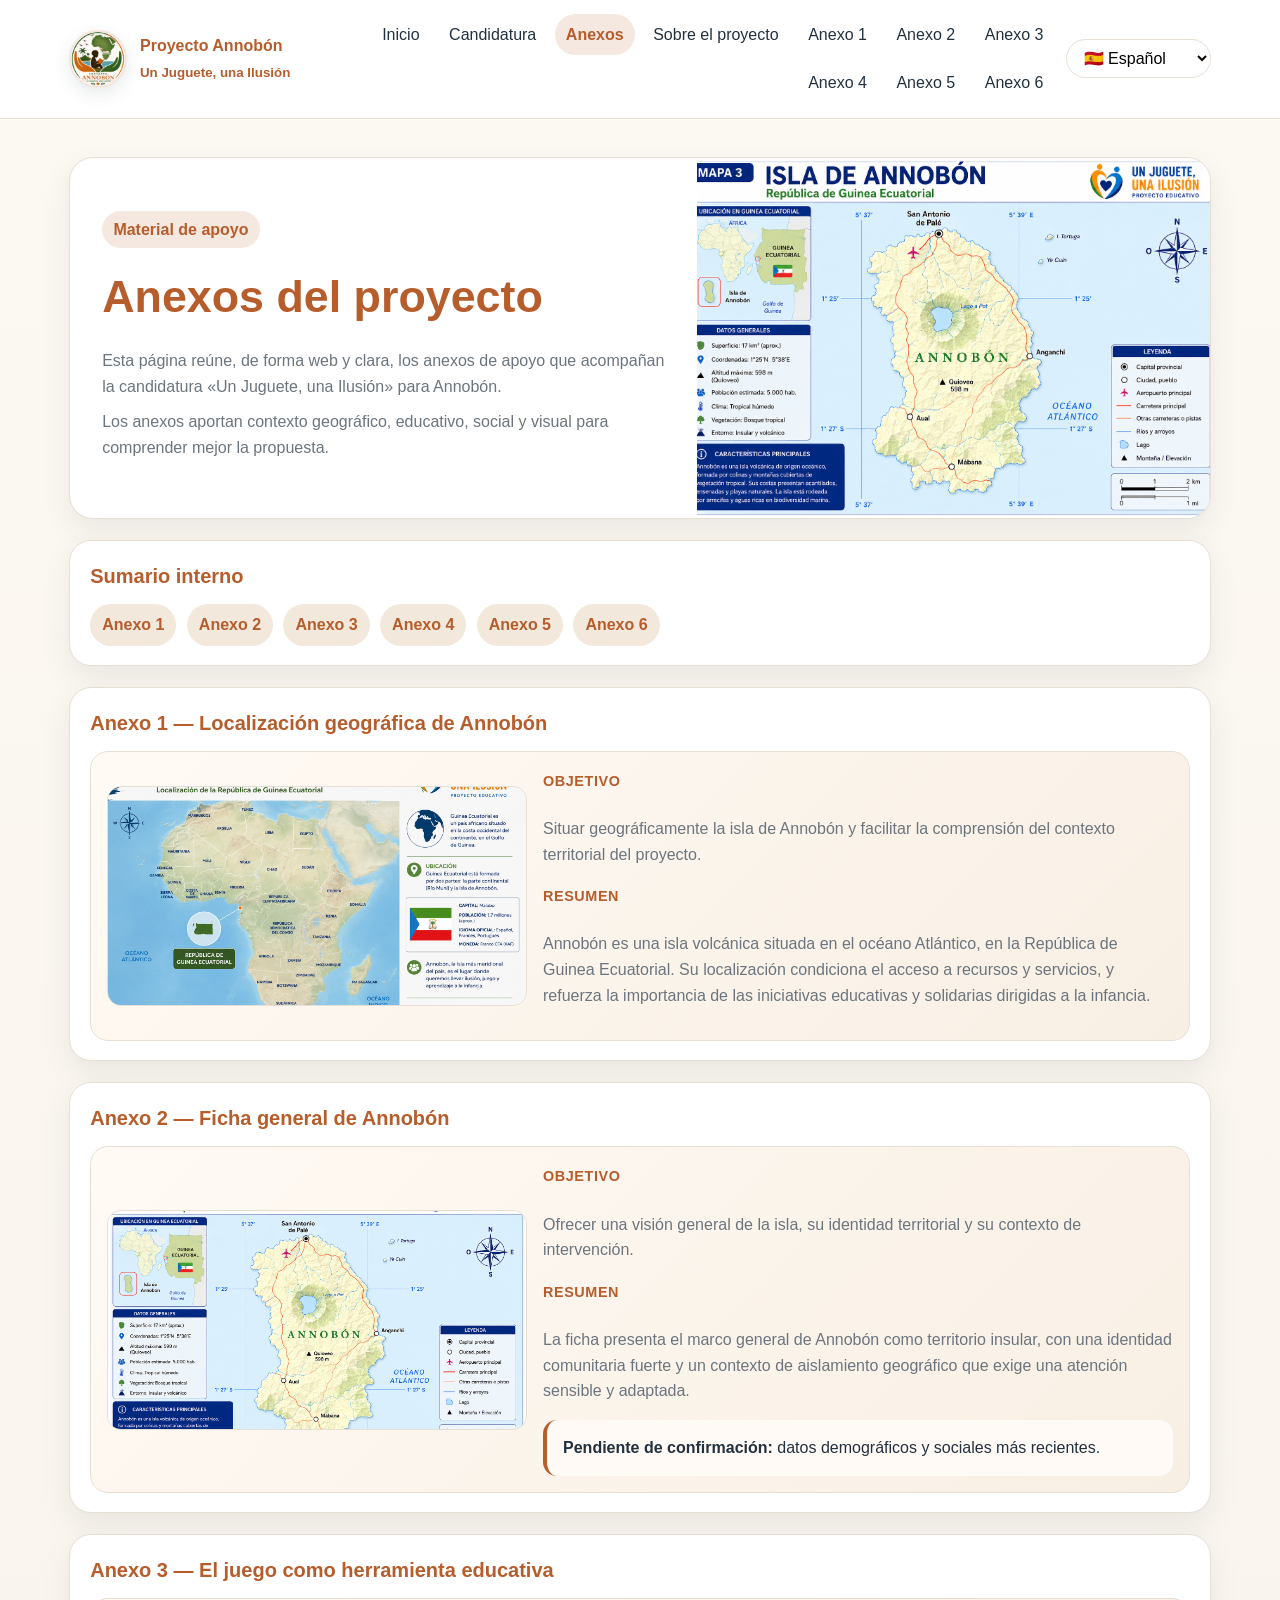
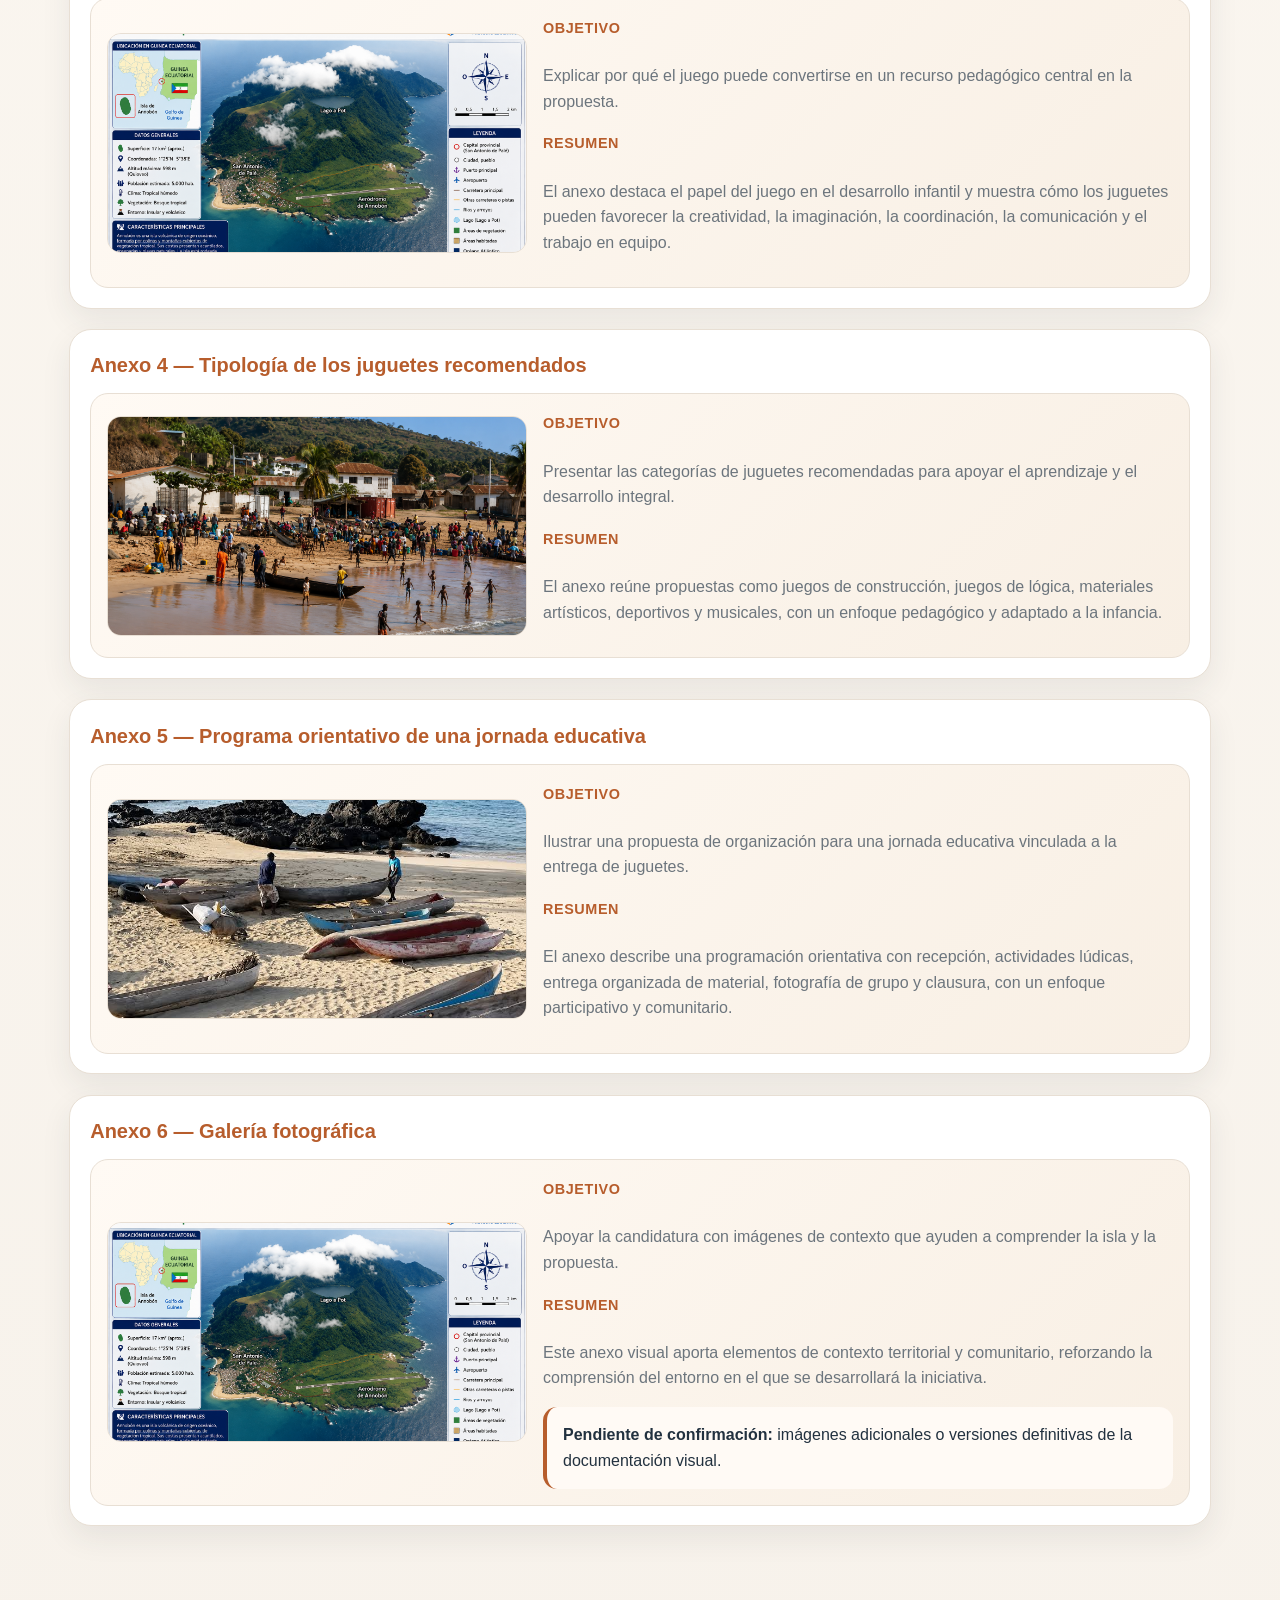
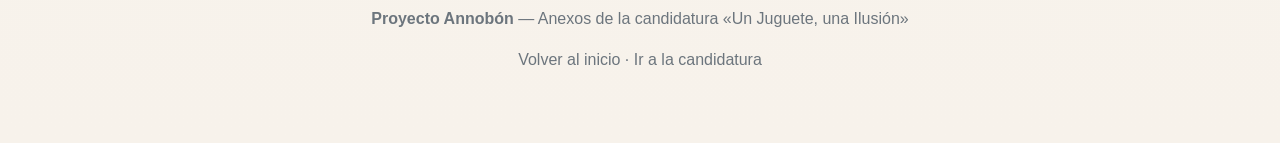
==== commit c9fdf986: "Harmonisation du portail Annobón" ====
--- a/01_ANNOBON/anexos.html
+++ b/01_ANNOBON/anexos.html
@@ -18,7 +18,7 @@
     .nav{max-width:1180px;margin:0 auto;padding:.85rem 1.2rem;display:grid;grid-template-columns:minmax(220px,auto) minmax(0,1fr);align-items:center;gap:1rem}
     .brand{display:flex;align-items:center;gap:.8rem;font-weight:700;color:var(--accent)}.brand-logo{width:58px;height:58px;object-fit:cover;border-radius:50%;flex:0 0 58px;border:2px solid rgba(183,93,44,.16);box-shadow:0 6px 18px rgba(34,49,63,.10)}
     .nav-right{min-width:0;display:grid;grid-template-columns:minmax(0,1fr) auto;align-items:center;gap:.7rem}.nav-links{min-width:0;display:flex;align-items:center;justify-content:flex-end;gap:.45rem;flex-wrap:wrap}
-    .nav-links a{padding:.5rem .7rem;border-radius:999px}.nav-links a:hover{background:var(--surface2);color:var(--accent)}
+    .nav-links a{padding:.5rem .7rem;border-radius:999px}.nav-links a:hover{background:var(--surface2);color:var(--accent)}.nav-links a[aria-current="page"]{background:rgba(183,93,44,.14);color:var(--accent);font-weight:700}
     .language-wrapper{position:relative;display:flex;align-items:center;justify-content:flex-end;flex:0 0 auto;z-index:2}.language-select,.menu-toggle{border:1px solid var(--border);border-radius:999px;background:var(--surface);padding:.55rem .8rem;cursor:pointer}.language-select{width:auto;min-width:145px;max-width:180px}
     .menu-toggle{display:none;background:var(--surface2)}
     .container{max-width:1180px;margin:0 auto;padding:1.2rem}
@@ -91,16 +91,18 @@
     <div class="nav-right">
       <button class="menu-toggle" id="menuToggle" type="button" aria-expanded="false" data-i18n="menu">Menú</button>
       <div class="nav-links" id="navLinks">
-        <a href="index.html" data-i18n="home">Volver al inicio</a>
-        <a href="candidatura.html" data-i18n="application">Candidatura</a>
-        <a href="#anexo1" data-i18n="annex1Short">Anexo 1</a>
-        <a href="#anexo2" data-i18n="annex2Short">Anexo 2</a>
-        <a href="#anexo3" data-i18n="annex3Short">Anexo 3</a>
-        <a href="#anexo4" data-i18n="annex4Short">Anexo 4</a>
-        <a href="#anexo5" data-i18n="annex5Short">Anexo 5</a>
-        <a href="#anexo6" data-i18n="annex6Short">Anexo 6</a>
-      </div>
-      <div class="language-wrapper">
+<a href="index.html" data-i18n="navHome">Inicio</a>
+<a href="candidatura.html" data-i18n="navApplication">Candidatura</a>
+<a href="anexos.html" data-i18n="navAnnexes" aria-current="page">Anexos</a>
+<a href="a-propos.html" data-i18n="navAbout">Sobre el proyecto</a>
+<a href="#anexo1" data-i18n="annex1Short">Anexo 1</a>
+<a href="#anexo2" data-i18n="annex2Short">Anexo 2</a>
+<a href="#anexo3" data-i18n="annex3Short">Anexo 3</a>
+<a href="#anexo4" data-i18n="annex4Short">Anexo 4</a>
+<a href="#anexo5" data-i18n="annex5Short">Anexo 5</a>
+<a href="#anexo6" data-i18n="annex6Short">Anexo 6</a>
+</div>
+<div class="language-wrapper">
         <label for="languageSelect" style="position:absolute;width:1px;height:1px;padding:0;margin:-1px;overflow:hidden;clip:rect(0,0,0,0);white-space:nowrap;border:0">Idioma</label>
         <select id="languageSelect" class="language-select" aria-label="Seleccionar idioma" title="Traductor / Sélecteur de langue">
           <option value="es">🇪🇸 Español</option>
@@ -199,10 +201,10 @@
 
 <script>
 const translations={
-es:{brandTitle:"Proyecto Annobón",brandSubtitle:"Un Juguete, una Ilusión",menu:"Menú",home:"Volver al inicio",application:"Candidatura",annex1Short:"Anexo 1",annex2Short:"Anexo 2",annex3Short:"Anexo 3",annex4Short:"Anexo 4",annex5Short:"Anexo 5",annex6Short:"Anexo 6",heroBadge:"Material de apoyo",heroTitle:"Anexos del proyecto",hero1:"Esta página reúne, de forma web y clara, los anexos de apoyo que acompañan la candidatura «Un Juguete, una Ilusión» para Annobón.",hero2:"Los anexos aportan contexto geográfico, educativo, social y visual para comprender mejor la propuesta.",tocTitle:"Sumario interno",objective:"Objetivo",summary:"Resumen",pendingLabel:"Pendiente de confirmación:",annex1Title:"Anexo 1 — Localización geográfica de Annobón",annex1Objective:"Situar geográficamente la isla de Annobón y facilitar la comprensión del contexto territorial del proyecto.",annex1Summary:"Annobón es una isla volcánica situada en el océano Atlántico, en la República de Guinea Ecuatorial. Su localización condiciona el acceso a recursos y servicios, y refuerza la importancia de las iniciativas educativas y solidarias dirigidas a la infancia.",annex2Title:"Anexo 2 — Ficha general de Annobón",annex2Objective:"Ofrecer una visión general de la isla, su identidad territorial y su contexto de intervención.",annex2Summary:"La ficha presenta el marco general de Annobón como territorio insular, con una identidad comunitaria fuerte y un contexto de aislamiento geográfico que exige una atención sensible y adaptada.",annex2Pending:"datos demográficos y sociales más recientes.",annex3Title:"Anexo 3 — El juego como herramienta educativa",annex3Objective:"Explicar por qué el juego puede convertirse en un recurso pedagógico central en la propuesta.",annex3Summary:"El anexo destaca el papel del juego en el desarrollo infantil y muestra cómo los juguetes pueden favorecer la creatividad, la imaginación, la coordinación, la comunicación y el trabajo en equipo.",annex4Title:"Anexo 4 — Tipología de los juguetes recomendados",annex4Objective:"Presentar las categorías de juguetes recomendadas para apoyar el aprendizaje y el desarrollo integral.",annex4Summary:"El anexo reúne propuestas como juegos de construcción, juegos de lógica, materiales artísticos, deportivos y musicales, con un enfoque pedagógico y adaptado a la infancia.",annex5Title:"Anexo 5 — Programa orientativo de una jornada educativa",annex5Objective:"Ilustrar una propuesta de organización para una jornada educativa vinculada a la entrega de juguetes.",annex5Summary:"El anexo describe una programación orientativa con recepción, actividades lúdicas, entrega organizada de material, fotografía de grupo y clausura, con un enfoque participativo y comunitario.",annex6Title:"Anexo 6 — Galería fotográfica",annex6Objective:"Apoyar la candidatura con imágenes de contexto que ayuden a comprender la isla y la propuesta.",annex6Summary:"Este anexo visual aporta elementos de contexto territorial y comunitario, reforzando la comprensión del entorno en el que se desarrollará la iniciativa.",annex6Pending:"imágenes adicionales o versiones definitivas de la documentación visual.",footerProject:"Proyecto Annobón",footerText:"Anexos de la candidatura «Un Juguete, una Ilusión»",goApplication:"Ir a la candidatura",back:"↑ Volver arriba",toast:"Idioma cambiado a español."},
-fr:{brandTitle:"Projet Annobón",brandSubtitle:"Un jouet, une illusion",menu:"Menu",home:"Retour à l’accueil",application:"Candidature",annex1Short:"Annexe 1",annex2Short:"Annexe 2",annex3Short:"Annexe 3",annex4Short:"Annexe 4",annex5Short:"Annexe 5",annex6Short:"Annexe 6",heroBadge:"Documents d’appui",heroTitle:"Annexes du projet",hero1:"Cette page réunit de manière claire les annexes accompagnant la candidature «Un jouet, une illusion» pour Annobón.",hero2:"Les annexes apportent un contexte géographique, éducatif, social et visuel permettant de mieux comprendre la proposition.",tocTitle:"Sommaire interne",objective:"Objectif",summary:"Résumé",pendingLabel:"En attente de confirmation :",annex1Title:"Annexe 1 — Localisation géographique d’Annobón",annex1Objective:"Situer géographiquement l’île d’Annobón et faciliter la compréhension du contexte territorial.",annex1Summary:"Annobón est une île volcanique de l’océan Atlantique appartenant à la République de Guinée équatoriale. Sa situation influence l’accès aux ressources et aux services.",annex2Title:"Annexe 2 — Fiche générale d’Annobón",annex2Objective:"Offrir une vue d’ensemble de l’île, de son identité territoriale et de son contexte d’intervention.",annex2Summary:"La fiche présente Annobón comme un territoire insulaire doté d’une forte identité communautaire et confronté à l’isolement géographique.",annex2Pending:"données démographiques et sociales les plus récentes.",annex3Title:"Annexe 3 — Le jeu comme outil éducatif",annex3Objective:"Expliquer pourquoi le jeu peut devenir une ressource pédagogique centrale.",annex3Summary:"L’annexe souligne le rôle du jeu dans le développement de l’enfant et montre comment les jouets favorisent créativité, imagination, coordination, communication et travail en équipe.",annex4Title:"Annexe 4 — Types de jouets recommandés",annex4Objective:"Présenter les catégories de jouets recommandées pour soutenir l’apprentissage et le développement global.",annex4Summary:"L’annexe propose des jeux de construction et de logique, ainsi que du matériel artistique, sportif et musical adapté aux enfants.",annex5Title:"Annexe 5 — Programme indicatif d’une journée éducative",annex5Objective:"Illustrer une proposition d’organisation d’une journée éducative liée à la remise de jouets.",annex5Summary:"L’annexe décrit un programme comprenant accueil, activités ludiques, remise organisée du matériel, photographie de groupe et clôture.",annex6Title:"Annexe 6 — Galerie photographique",annex6Objective:"Soutenir la candidature avec des images de contexte permettant de comprendre l’île et le projet.",annex6Summary:"Cette annexe visuelle apporte des éléments de contexte territorial et communautaire.",annex6Pending:"images supplémentaires ou versions définitives de la documentation visuelle.",footerProject:"Projet Annobón",footerText:"Annexes de la candidature «Un jouet, une illusion»",goApplication:"Accéder à la candidature",back:"↑ Retour en haut",toast:"Langue changée en français."},
-en:{brandTitle:"Annobón Project",brandSubtitle:"A Toy, a Dream",menu:"Menu",home:"Back to home",application:"Application",annex1Short:"Annex 1",annex2Short:"Annex 2",annex3Short:"Annex 3",annex4Short:"Annex 4",annex5Short:"Annex 5",annex6Short:"Annex 6",heroBadge:"Supporting material",heroTitle:"Project annexes",hero1:"This page clearly presents the supporting annexes accompanying the «A Toy, a Dream» application for Annobón.",hero2:"The annexes provide geographical, educational, social and visual context for understanding the proposal.",tocTitle:"Internal contents",objective:"Objective",summary:"Summary",pendingLabel:"Pending confirmation:",annex1Title:"Annex 1 — Geographical location of Annobón",annex1Objective:"Locate Annobón geographically and facilitate understanding of the project’s territorial context.",annex1Summary:"Annobón is a volcanic island in the Atlantic Ocean and part of the Republic of Equatorial Guinea. Its location affects access to resources and services.",annex2Title:"Annex 2 — General profile of Annobón",annex2Objective:"Provide an overview of the island, its territorial identity and intervention context.",annex2Summary:"The profile presents Annobón as an island territory with a strong community identity and a context of geographical isolation.",annex2Pending:"the most recent demographic and social data.",annex3Title:"Annex 3 — Play as an educational tool",annex3Objective:"Explain why play can become a central pedagogical resource.",annex3Summary:"The annex highlights play in child development and shows how toys support creativity, imagination, coordination, communication and teamwork.",annex4Title:"Annex 4 — Recommended types of toys",annex4Objective:"Present recommended toy categories supporting learning and overall development.",annex4Summary:"The annex includes construction and logic games, as well as artistic, sports and musical materials adapted to children.",annex5Title:"Annex 5 — Indicative programme for an educational day",annex5Objective:"Illustrate an organisational proposal for an educational day linked to toy distribution.",annex5Summary:"The annex outlines reception, playful activities, organised material distribution, a group photograph and closing activities.",annex6Title:"Annex 6 — Photo gallery",annex6Objective:"Support the application with contextual images helping visitors understand the island and proposal.",annex6Summary:"This visual annex provides territorial and community context.",annex6Pending:"additional images or final versions of the visual documentation.",footerProject:"Annobón Project",footerText:"Annexes to the «A Toy, a Dream» application",goApplication:"Go to the application",back:"↑ Back to top",toast:"Language changed to English."},
-ar:{brandTitle:"مشروع أنوبون",brandSubtitle:"لعبة وأمل",menu:"القائمة",home:"العودة إلى الصفحة الرئيسية",application:"ملف الترشيح",annex1Short:"الملحق 1",annex2Short:"الملحق 2",annex3Short:"الملحق 3",annex4Short:"الملحق 4",annex5Short:"الملحق 5",annex6Short:"الملحق 6",heroBadge:"مواد داعمة",heroTitle:"ملاحق المشروع",hero1:"تعرض هذه الصفحة بوضوح الملاحق الداعمة المصاحبة لملف «لعبة وأمل» الخاص بأنوبون.",hero2:"توفر الملاحق سياقاً جغرافياً وتعليمياً واجتماعياً وبصرياً لفهم المقترح.",tocTitle:"الفهرس الداخلي",objective:"الهدف",summary:"الملخص",pendingLabel:"بانتظار التأكيد:",annex1Title:"الملحق 1 — الموقع الجغرافي لأنوبون",annex1Objective:"تحديد موقع أنوبون جغرافياً وتسهيل فهم السياق الإقليمي للمشروع.",annex1Summary:"أنوبون جزيرة بركانية في المحيط الأطلسي تابعة لجمهورية غينيا الاستوائية، ويؤثر موقعها على الوصول إلى الموارد والخدمات.",annex2Title:"الملحق 2 — بطاقة عامة عن أنوبون",annex2Objective:"تقديم نظرة عامة على الجزيرة وهويتها الإقليمية وسياق التدخل.",annex2Summary:"تقدم البطاقة أنوبون كإقليم جزري ذي هوية مجتمعية قوية ويواجه عزلة جغرافية.",annex2Pending:"أحدث البيانات الديموغرافية والاجتماعية.",annex3Title:"الملحق 3 — اللعب كأداة تعليمية",annex3Objective:"توضيح سبب اعتبار اللعب مورداً تربوياً أساسياً.",annex3Summary:"يسلط الملحق الضوء على دور اللعب في نمو الطفل وكيف تدعم الألعاب الإبداع والخيال والتنسيق والتواصل والعمل الجماعي.",annex4Title:"الملحق 4 — أنواع الألعاب الموصى بها",annex4Objective:"تقديم فئات الألعاب الموصى بها لدعم التعلم والتنمية الشاملة.",annex4Summary:"يشمل الملحق ألعاب البناء والمنطق ومواد فنية ورياضية وموسيقية مناسبة للأطفال.",annex5Title:"الملحق 5 — برنامج إرشادي ليوم تعليمي",annex5Objective:"عرض مقترح لتنظيم يوم تعليمي مرتبط بتوزيع الألعاب.",annex5Summary:"يصف الملحق الاستقبال والأنشطة الترفيهية والتوزيع المنظم والتصوير الجماعي والختام.",annex6Title:"الملحق 6 — معرض الصور",annex6Objective:"دعم ملف الترشيح بصور سياقية تساعد على فهم الجزيرة والمقترح.",annex6Summary:"يوفر هذا الملحق البصري سياقاً إقليمياً ومجتمعياً.",annex6Pending:"صور إضافية أو نسخ نهائية من الوثائق البصرية.",footerProject:"مشروع أنوبون",footerText:"ملاحق ملف «لعبة وأمل»",goApplication:"الذهاب إلى ملف الترشيح",back:"↑ العودة إلى الأعلى",toast:"تم تغيير اللغة إلى العربية."}
+es:{brandTitle:"Proyecto Annobón",brandSubtitle:"Un Juguete, una Ilusión",menu:"Menú",navHome:"Inicio",navApplication:"Candidatura",navAnnexes:"Anexos",navAbout:"Sobre el proyecto",home:"Volver al inicio",application:"Candidatura",annex1Short:"Anexo 1",annex2Short:"Anexo 2",annex3Short:"Anexo 3",annex4Short:"Anexo 4",annex5Short:"Anexo 5",annex6Short:"Anexo 6",heroBadge:"Material de apoyo",heroTitle:"Anexos del proyecto",hero1:"Esta página reúne, de forma web y clara, los anexos de apoyo que acompañan la candidatura «Un Juguete, una Ilusión» para Annobón.",hero2:"Los anexos aportan contexto geográfico, educativo, social y visual para comprender mejor la propuesta.",tocTitle:"Sumario interno",objective:"Objetivo",summary:"Resumen",pendingLabel:"Pendiente de confirmación:",annex1Title:"Anexo 1 — Localización geográfica de Annobón",annex1Objective:"Situar geográficamente la isla de Annobón y facilitar la comprensión del contexto territorial del proyecto.",annex1Summary:"Annobón es una isla volcánica situada en el océano Atlántico, en la República de Guinea Ecuatorial. Su localización condiciona el acceso a recursos y servicios, y refuerza la importancia de las iniciativas educativas y solidarias dirigidas a la infancia.",annex2Title:"Anexo 2 — Ficha general de Annobón",annex2Objective:"Ofrecer una visión general de la isla, su identidad territorial y su contexto de intervención.",annex2Summary:"La ficha presenta el marco general de Annobón como territorio insular, con una identidad comunitaria fuerte y un contexto de aislamiento geográfico que exige una atención sensible y adaptada.",annex2Pending:"datos demográficos y sociales más recientes.",annex3Title:"Anexo 3 — El juego como herramienta educativa",annex3Objective:"Explicar por qué el juego puede convertirse en un recurso pedagógico central en la propuesta.",annex3Summary:"El anexo destaca el papel del juego en el desarrollo infantil y muestra cómo los juguetes pueden favorecer la creatividad, la imaginación, la coordinación, la comunicación y el trabajo en equipo.",annex4Title:"Anexo 4 — Tipología de los juguetes recomendados",annex4Objective:"Presentar las categorías de juguetes recomendadas para apoyar el aprendizaje y el desarrollo integral.",annex4Summary:"El anexo reúne propuestas como juegos de construcción, juegos de lógica, materiales artísticos, deportivos y musicales, con un enfoque pedagógico y adaptado a la infancia.",annex5Title:"Anexo 5 — Programa orientativo de una jornada educativa",annex5Objective:"Ilustrar una propuesta de organización para una jornada educativa vinculada a la entrega de juguetes.",annex5Summary:"El anexo describe una programación orientativa con recepción, actividades lúdicas, entrega organizada de material, fotografía de grupo y clausura, con un enfoque participativo y comunitario.",annex6Title:"Anexo 6 — Galería fotográfica",annex6Objective:"Apoyar la candidatura con imágenes de contexto que ayuden a comprender la isla y la propuesta.",annex6Summary:"Este anexo visual aporta elementos de contexto territorial y comunitario, reforzando la comprensión del entorno en el que se desarrollará la iniciativa.",annex6Pending:"imágenes adicionales o versiones definitivas de la documentación visual.",footerProject:"Proyecto Annobón",footerText:"Anexos de la candidatura «Un Juguete, una Ilusión»",goApplication:"Ir a la candidatura",back:"↑ Volver arriba",toast:"Idioma cambiado a español."},
+fr:{brandTitle:"Projet Annobón",brandSubtitle:"Un jouet, une illusion",menu:"Menu",navHome:"Accueil",navApplication:"Candidature",navAnnexes:"Annexes",navAbout:"À propos",home:"Retour à l’accueil",application:"Candidature",annex1Short:"Annexe 1",annex2Short:"Annexe 2",annex3Short:"Annexe 3",annex4Short:"Annexe 4",annex5Short:"Annexe 5",annex6Short:"Annexe 6",heroBadge:"Documents d’appui",heroTitle:"Annexes du projet",hero1:"Cette page réunit de manière claire les annexes accompagnant la candidature «Un jouet, une illusion» pour Annobón.",hero2:"Les annexes apportent un contexte géographique, éducatif, social et visuel permettant de mieux comprendre la proposition.",tocTitle:"Sommaire interne",objective:"Objectif",summary:"Résumé",pendingLabel:"En attente de confirmation :",annex1Title:"Annexe 1 — Localisation géographique d’Annobón",annex1Objective:"Situer géographiquement l’île d’Annobón et faciliter la compréhension du contexte territorial.",annex1Summary:"Annobón est une île volcanique de l’océan Atlantique appartenant à la République de Guinée équatoriale. Sa situation influence l’accès aux ressources et aux services.",annex2Title:"Annexe 2 — Fiche générale d’Annobón",annex2Objective:"Offrir une vue d’ensemble de l’île, de son identité territoriale et de son contexte d’intervention.",annex2Summary:"La fiche présente Annobón comme un territoire insulaire doté d’une forte identité communautaire et confronté à l’isolement géographique.",annex2Pending:"données démographiques et sociales les plus récentes.",annex3Title:"Annexe 3 — Le jeu comme outil éducatif",annex3Objective:"Expliquer pourquoi le jeu peut devenir une ressource pédagogique centrale.",annex3Summary:"L’annexe souligne le rôle du jeu dans le développement de l’enfant et montre comment les jouets favorisent créativité, imagination, coordination, communication et travail en équipe.",annex4Title:"Annexe 4 — Types de jouets recommandés",annex4Objective:"Présenter les catégories de jouets recommandées pour soutenir l’apprentissage et le développement global.",annex4Summary:"L’annexe propose des jeux de construction et de logique, ainsi que du matériel artistique, sportif et musical adapté aux enfants.",annex5Title:"Annexe 5 — Programme indicatif d’une journée éducative",annex5Objective:"Illustrer une proposition d’organisation d’une journée éducative liée à la remise de jouets.",annex5Summary:"L’annexe décrit un programme comprenant accueil, activités ludiques, remise organisée du matériel, photographie de groupe et clôture.",annex6Title:"Annexe 6 — Galerie photographique",annex6Objective:"Soutenir la candidature avec des images de contexte permettant de comprendre l’île et le projet.",annex6Summary:"Cette annexe visuelle apporte des éléments de contexte territorial et communautaire.",annex6Pending:"images supplémentaires ou versions définitives de la documentation visuelle.",footerProject:"Projet Annobón",footerText:"Annexes de la candidature «Un jouet, une illusion»",goApplication:"Accéder à la candidature",back:"↑ Retour en haut",toast:"Langue changée en français."},
+en:{brandTitle:"Annobón Project",brandSubtitle:"A Toy, a Dream",menu:"Menu",navHome:"Home",navApplication:"Application",navAnnexes:"Annexes",navAbout:"About",home:"Back to home",application:"Application",annex1Short:"Annex 1",annex2Short:"Annex 2",annex3Short:"Annex 3",annex4Short:"Annex 4",annex5Short:"Annex 5",annex6Short:"Annex 6",heroBadge:"Supporting material",heroTitle:"Project annexes",hero1:"This page clearly presents the supporting annexes accompanying the «A Toy, a Dream» application for Annobón.",hero2:"The annexes provide geographical, educational, social and visual context for understanding the proposal.",tocTitle:"Internal contents",objective:"Objective",summary:"Summary",pendingLabel:"Pending confirmation:",annex1Title:"Annex 1 — Geographical location of Annobón",annex1Objective:"Locate Annobón geographically and facilitate understanding of the project’s territorial context.",annex1Summary:"Annobón is a volcanic island in the Atlantic Ocean and part of the Republic of Equatorial Guinea. Its location affects access to resources and services.",annex2Title:"Annex 2 — General profile of Annobón",annex2Objective:"Provide an overview of the island, its territorial identity and intervention context.",annex2Summary:"The profile presents Annobón as an island territory with a strong community identity and a context of geographical isolation.",annex2Pending:"the most recent demographic and social data.",annex3Title:"Annex 3 — Play as an educational tool",annex3Objective:"Explain why play can become a central pedagogical resource.",annex3Summary:"The annex highlights play in child development and shows how toys support creativity, imagination, coordination, communication and teamwork.",annex4Title:"Annex 4 — Recommended types of toys",annex4Objective:"Present recommended toy categories supporting learning and overall development.",annex4Summary:"The annex includes construction and logic games, as well as artistic, sports and musical materials adapted to children.",annex5Title:"Annex 5 — Indicative programme for an educational day",annex5Objective:"Illustrate an organisational proposal for an educational day linked to toy distribution.",annex5Summary:"The annex outlines reception, playful activities, organised material distribution, a group photograph and closing activities.",annex6Title:"Annex 6 — Photo gallery",annex6Objective:"Support the application with contextual images helping visitors understand the island and proposal.",annex6Summary:"This visual annex provides territorial and community context.",annex6Pending:"additional images or final versions of the visual documentation.",footerProject:"Annobón Project",footerText:"Annexes to the «A Toy, a Dream» application",goApplication:"Go to the application",back:"↑ Back to top",toast:"Language changed to English."},
+ar:{brandTitle:"مشروع أنوبون",brandSubtitle:"لعبة وأمل",menu:"القائمة",navHome:"الرئيسية",navApplication:"ملف الترشيح",navAnnexes:"الملاحق",navAbout:"حول المشروع",home:"العودة إلى الصفحة الرئيسية",application:"ملف الترشيح",annex1Short:"الملحق 1",annex2Short:"الملحق 2",annex3Short:"الملحق 3",annex4Short:"الملحق 4",annex5Short:"الملحق 5",annex6Short:"الملحق 6",heroBadge:"مواد داعمة",heroTitle:"ملاحق المشروع",hero1:"تعرض هذه الصفحة بوضوح الملاحق الداعمة المصاحبة لملف «لعبة وأمل» الخاص بأنوبون.",hero2:"توفر الملاحق سياقاً جغرافياً وتعليمياً واجتماعياً وبصرياً لفهم المقترح.",tocTitle:"الفهرس الداخلي",objective:"الهدف",summary:"الملخص",pendingLabel:"بانتظار التأكيد:",annex1Title:"الملحق 1 — الموقع الجغرافي لأنوبون",annex1Objective:"تحديد موقع أنوبون جغرافياً وتسهيل فهم السياق الإقليمي للمشروع.",annex1Summary:"أنوبون جزيرة بركانية في المحيط الأطلسي تابعة لجمهورية غينيا الاستوائية، ويؤثر موقعها على الوصول إلى الموارد والخدمات.",annex2Title:"الملحق 2 — بطاقة عامة عن أنوبون",annex2Objective:"تقديم نظرة عامة على الجزيرة وهويتها الإقليمية وسياق التدخل.",annex2Summary:"تقدم البطاقة أنوبون كإقليم جزري ذي هوية مجتمعية قوية ويواجه عزلة جغرافية.",annex2Pending:"أحدث البيانات الديموغرافية والاجتماعية.",annex3Title:"الملحق 3 — اللعب كأداة تعليمية",annex3Objective:"توضيح سبب اعتبار اللعب مورداً تربوياً أساسياً.",annex3Summary:"يسلط الملحق الضوء على دور اللعب في نمو الطفل وكيف تدعم الألعاب الإبداع والخيال والتنسيق والتواصل والعمل الجماعي.",annex4Title:"الملحق 4 — أنواع الألعاب الموصى بها",annex4Objective:"تقديم فئات الألعاب الموصى بها لدعم التعلم والتنمية الشاملة.",annex4Summary:"يشمل الملحق ألعاب البناء والمنطق ومواد فنية ورياضية وموسيقية مناسبة للأطفال.",annex5Title:"الملحق 5 — برنامج إرشادي ليوم تعليمي",annex5Objective:"عرض مقترح لتنظيم يوم تعليمي مرتبط بتوزيع الألعاب.",annex5Summary:"يصف الملحق الاستقبال والأنشطة الترفيهية والتوزيع المنظم والتصوير الجماعي والختام.",annex6Title:"الملحق 6 — معرض الصور",annex6Objective:"دعم ملف الترشيح بصور سياقية تساعد على فهم الجزيرة والمقترح.",annex6Summary:"يوفر هذا الملحق البصري سياقاً إقليمياً ومجتمعياً.",annex6Pending:"صور إضافية أو نسخ نهائية من الوثائق البصرية.",footerProject:"مشروع أنوبون",footerText:"ملاحق ملف «لعبة وأمل»",goApplication:"الذهاب إلى ملف الترشيح",back:"↑ العودة إلى الأعلى",toast:"تم تغيير اللغة إلى العربية."}
 };
 
 const menuToggle=document.getElementById("menuToggle");
@@ -229,7 +231,7 @@
     const key=el.dataset.i18n;
     if(Object.prototype.hasOwnProperty.call(dict,key)) el.textContent=dict[key];
   });
-  if(languageSelect)languageSelect.value=selected;
+  if(languageSelect)languageSelect.value=selected;if(menuToggle)menuToggle.setAttribute("aria-label",dict.menu);if(backToTop)backToTop.setAttribute("aria-label",dict.back);
   localStorage.setItem("annobon-language",selected);
   showToast(dict.toast);
 }
